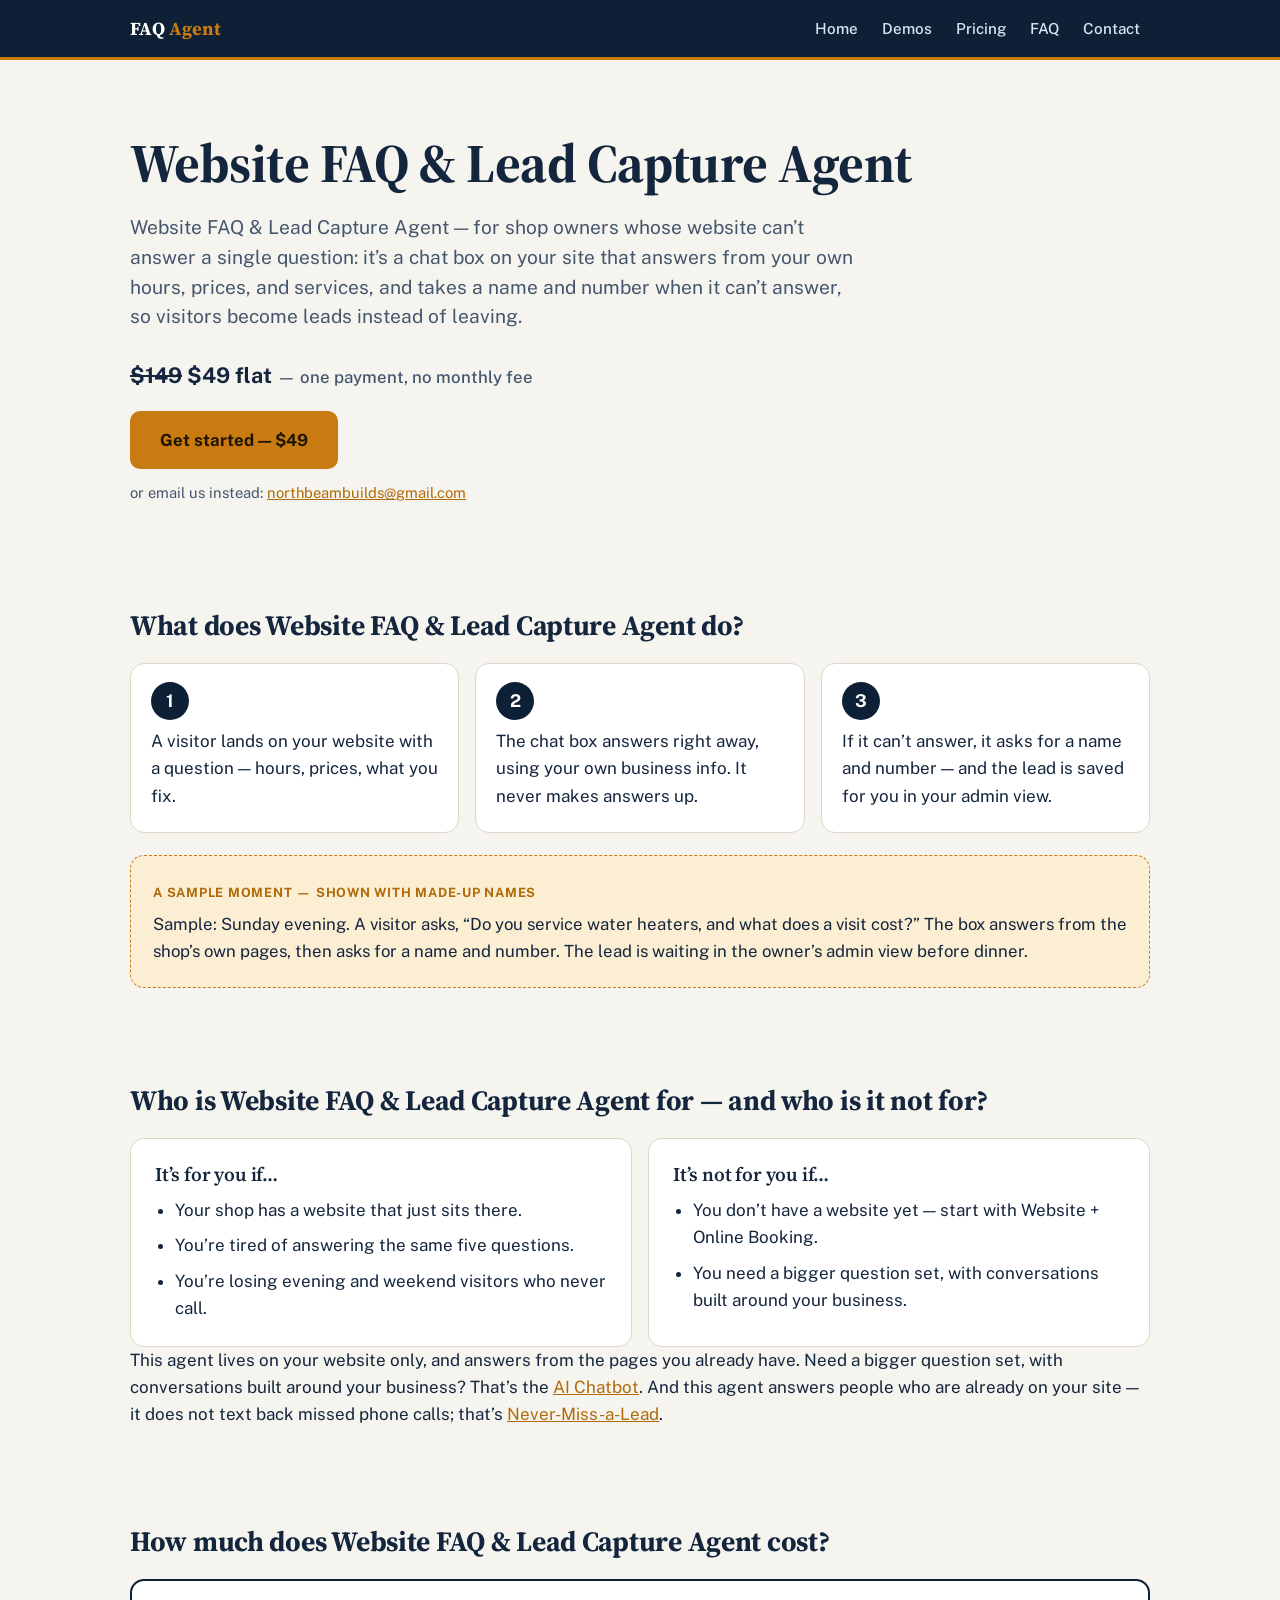
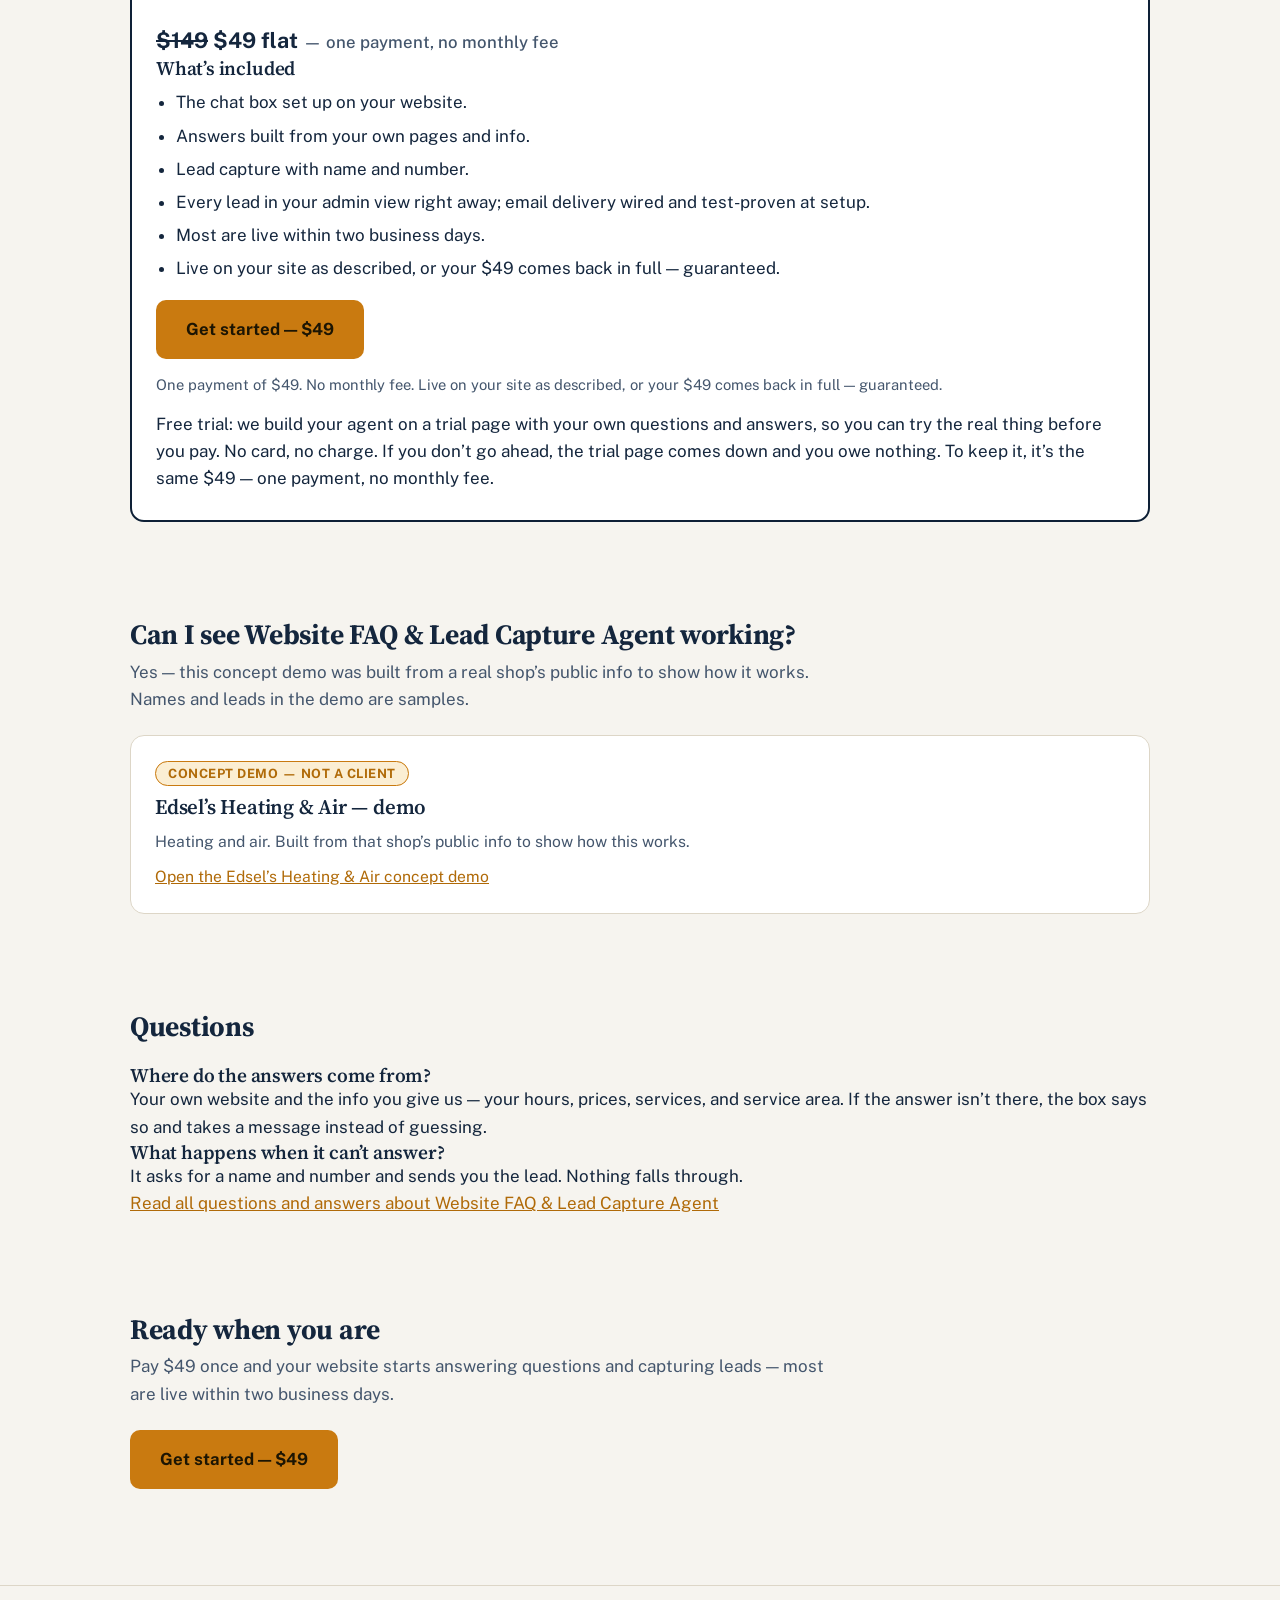
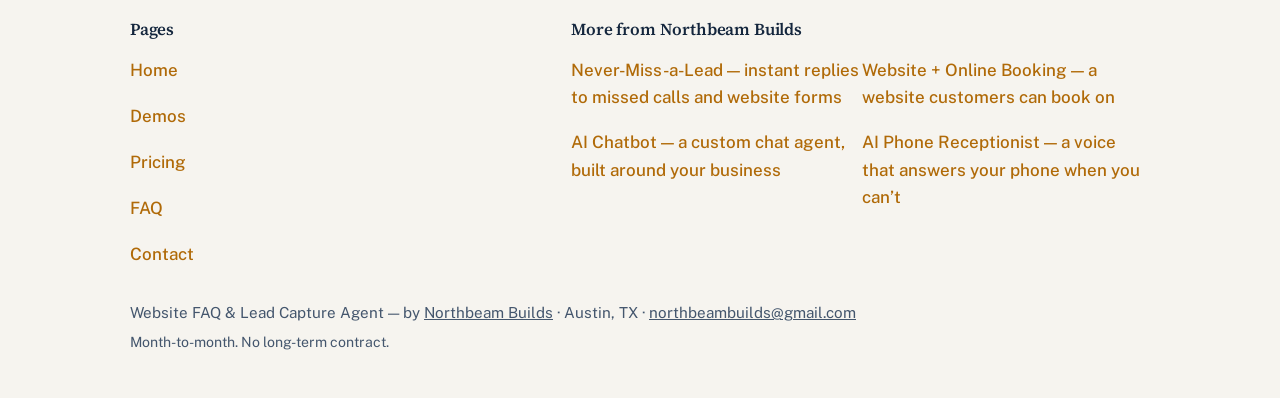
==== index.html @ ec4f6680 "Quality gate pass: honest claims, guarantee reframed bold, free trial copy, cross-links corrected" ====
<!doctype html>
<html lang="en">
  <head>
    <meta charset="utf-8" />
    <meta name="viewport" content="width=device-width, initial-scale=1, viewport-fit=cover" />
    <meta name="color-scheme" content="light dark" />
    <link rel="icon" href="data:," />
    <title>Website FAQ & Lead Capture Agent | Your Website Answers Questions — $49 Flat</title>
    <meta name="description" content="A chat box on your website that answers hours, prices, and service questions from your own info — and takes a name and number. $49 flat, no monthly fee." />
    <link rel="canonical" href="https://faqagent.northbeambuilds.com/" />
    <meta property="og:title" content="Website FAQ & Lead Capture Agent | Your Website Answers Questions — $49 Flat" />
    <meta property="og:description" content="A chat box on your website that answers hours, prices, and service questions from your own info — and takes a name and number. $49 flat, no monthly fee." />
    <meta property="og:type" content="website" />
    <meta property="og:url" content="https://faqagent.northbeambuilds.com/" />
    <meta name="twitter:card" content="summary" />
    <meta name="twitter:title" content="Website FAQ & Lead Capture Agent | Your Website Answers Questions — $49 Flat" />
    <meta name="twitter:description" content="A chat box on your website that answers hours, prices, and service questions from your own info — and takes a name and number. $49 flat, no monthly fee." />
    <meta name="twitter:url" content="https://faqagent.northbeambuilds.com/" />
    <script type="application/ld+json">
{"@context": "https://schema.org", "@type": "SoftwareApplication", "name": "Website FAQ & Lead Capture Agent", "applicationCategory": "BusinessApplication", "operatingSystem": "Web", "description": "A chat box on a business\u2019s own website that answers questions from the business\u2019s own hours, prices, and services, and captures a name and number when it can\u2019t answer.", "offers": {"@type": "Offer", "priceCurrency": "USD", "price": "49", "priceSpecification": [{"@type": "UnitPriceSpecification", "price": "49", "priceCurrency": "USD", "name": "Flat price"}]}, "provider": {"@type": "Organization", "name": "Northbeam Builds", "email": "northbeambuilds@gmail.com", "address": {"@type": "PostalAddress", "addressLocality": "Austin", "addressRegion": "TX", "addressCountry": "US"}}}
    </script>
    <link rel="preconnect" href="https://fonts.googleapis.com" />
    <link rel="preconnect" href="https://fonts.gstatic.com" crossorigin />
    <link href="https://fonts.googleapis.com/css2?family=Source+Serif+4:opsz,wght@8..60,600;8..60,700&family=Public+Sans:wght@400;500;600;700&display=swap" rel="stylesheet" />
    <link rel="stylesheet" href="/assets/site.css" />
  </head>
  <body>
    <header class="topbar">
      <div class="wrap">
        <a class="wordmark" href="/">FAQ <span>Agent</span></a>
        <button class="nav-toggle" type="button" aria-label="Open menu" aria-expanded="false" aria-controls="main-nav" id="nav-toggle">
          <span class="bars" aria-hidden="true"><span></span><span></span><span></span></span>
        </button>
        <nav class="topnav" id="main-nav" aria-label="Main site">
          <a href="/">Home</a>
          <a href="/demos/">Demos</a>
          <a href="/pricing/">Pricing</a>
          <a href="/faq/">FAQ</a>
          <a href="/contact/">Contact</a>
        </nav>
      </div>
    </header>

    <main>
      <div class="wrap">
        <div class="hero">
          <h1>Website FAQ & Lead Capture Agent</h1>
          <p class="purpose">Website FAQ & Lead Capture Agent — for shop owners whose website can’t answer a single question: it’s a chat box on your site that answers from your own hours, prices, and services, and takes a name and number when it can’t answer, so visitors become leads instead of leaving.</p>
          <p class="price-line"><s>$149</s> $49 flat <span class="per">— one payment, no monthly fee</span></p>
          <div class="cta-row">
            <a class="btn" href="https://buy.stripe.com/aFa4gz04s19ifIS3J4gYU01" target="_blank" rel="noopener">Get started — $49</a>
          </div>
          <p class="buy-note">or email us instead: <a href="mailto:northbeambuilds@gmail.com">northbeambuilds@gmail.com</a></p>
        </div>
        <section aria-labelledby="what-heading">
          <div class="section-head">
            <h2 id="what-heading">What does Website FAQ & Lead Capture Agent do?</h2>
          </div>
          <ol class="steps">
            <li>A visitor lands on your website with a question — hours, prices, what you fix.</li>
            <li>The chat box answers right away, using your own business info. It never makes answers up.</li>
            <li>If it can’t answer, it asks for a name and number — and the lead is saved for you in your admin view.</li>
          </ol>
          <div class="sample">
            <p><span class="tag">A sample moment — shown with made-up names</span></p>
            <p>Sample: Sunday evening. A visitor asks, “Do you service water heaters, and what does a visit cost?” The box answers from the shop’s own pages, then asks for a name and number. The lead is waiting in the owner’s admin view before dinner.</p>
          </div>
        </section>

        <section aria-labelledby="fit-heading">
          <div class="section-head">
            <h2 id="fit-heading">Who is Website FAQ & Lead Capture Agent for — and who is it not for?</h2>
          </div>
          <div class="fit-grid">
            <div class="fit-card">
              <h3>It’s for you if…</h3>
              <ul>
              <li>Your shop has a website that just sits there.</li>
              <li>You’re tired of answering the same five questions.</li>
              <li>You’re losing evening and weekend visitors who never call.</li>
              </ul>
            </div>
            <div class="fit-card">
              <h3>It’s not for you if…</h3>
              <ul>
              <li>You don’t have a website yet — start with Website + Online Booking.</li>
              <li>You need a bigger question set, with conversations built around your business.</li>
              </ul>
            </div>
          </div>
          <p class="note">This agent lives on your website only, and answers from the pages you already have. Need a bigger question set, with conversations built around your business? That’s the <a href="https://chatbot.northbeambuilds.com/">AI Chatbot</a>. And this agent answers people who are already on your site — it does not text back missed phone calls; that’s <a href="https://nevermiss.northbeambuilds.com/">Never-Miss-a-Lead</a>.</p>
        </section>

        <section aria-labelledby="price-heading">
          <div class="section-head">
            <h2 id="price-heading">How much does Website FAQ & Lead Capture Agent cost?</h2>
          </div>
          <div class="price-box">
            <p class="price-line"><s>$149</s> $49 flat <span class="per">— one payment, no monthly fee</span></p>
            <h3>What’s included</h3>
            <ul>
              <li>The chat box set up on your website.</li>
              <li>Answers built from your own pages and info.</li>
              <li>Lead capture with name and number.</li>
              <li>Every lead in your admin view right away; email delivery wired and test-proven at setup.</li>
              <li>Most are live within two business days.</li>
              <li>Live on your site as described, or your $49 comes back in full — guaranteed.</li>
            </ul>
            <div class="cta-row">
              <a class="btn" href="https://buy.stripe.com/aFa4gz04s19ifIS3J4gYU01" target="_blank" rel="noopener">Get started — $49</a>
            </div>
            <p class="buy-note">One payment of $49. No monthly fee. Live on your site as described, or your $49 comes back in full — guaranteed.</p>
            <p class="trial-note">Free trial: we build your agent on a trial page with your own questions and answers, so you can try the real thing before you pay. No card, no charge. If you don’t go ahead, the trial page comes down and you owe nothing. To keep it, it’s the same $49 — one payment, no monthly fee.</p>
          </div>
        </section>

        <section aria-labelledby="demo-heading">
          <div class="section-head">
            <h2 id="demo-heading">Can I see Website FAQ & Lead Capture Agent working?</h2>
            <p>Yes — this concept demo was built from a real shop’s public info to show how it works. Names and leads in the demo are samples.</p>
          </div>
          <div class="demo-card">
            <p><span class="badge">Concept demo — not a client</span></p>
            <h3>Edsel’s Heating & Air — demo</h3>
            <p>Heating and air. Built from that shop’s public info to show how this works.</p>
            <p><a href="https://northbeambuilds.com/demos/edsels/">Open the Edsel’s Heating & Air concept demo</a></p>
          </div>
        </section>

        <section aria-labelledby="faq-heading">
          <div class="section-head">
            <h2 id="faq-heading">Questions</h2>
          </div>
            <div class="faq-item"><h3>Where do the answers come from?</h3><p>Your own website and the info you give us — your hours, prices, services, and service area. If the answer isn’t there, the box says so and takes a message instead of guessing.</p></div>
            <div class="faq-item"><h3>What happens when it can’t answer?</h3><p>It asks for a name and number and sends you the lead. Nothing falls through.</p></div>
          <p><a href="/faq/">Read all questions and answers about Website FAQ & Lead Capture Agent</a></p>
        </section>

        <section aria-label="Get started">
          <div class="section-head">
            <h2>Ready when you are</h2>
            <p>Pay $49 once and your website starts answering questions and capturing leads — most are live within two business days.</p>
          </div>
          <div class="cta-row">
            <a class="btn" href="https://buy.stripe.com/aFa4gz04s19ifIS3J4gYU01" target="_blank" rel="noopener">Get started — $49</a>
          </div>
        </section>
      </div>
    </main>
    <footer>
      <div class="wrap">
        <div class="footer-grid">
          <nav aria-label="Site pages">
            <h3>Pages</h3>
            <ul class="sitemap-list">
              <li><a href="/">Home</a></li>
              <li><a href="/demos/">Demos</a></li>
              <li><a href="/pricing/">Pricing</a></li>
              <li><a href="/faq/">FAQ</a></li>
              <li><a href="/contact/">Contact</a></li>
            </ul>
          </nav>
          <nav aria-label="More from Northbeam Builds">
            <h3>More from Northbeam Builds</h3>
            <ul class="tool-list">
              <li><a href="https://nevermiss.northbeambuilds.com/">Never-Miss-a-Lead — instant replies to missed calls and website forms</a></li>
              <li><a href="https://booking.northbeambuilds.com/">Website + Online Booking — a website customers can book on</a></li>
              <li><a href="https://chatbot.northbeambuilds.com/">AI Chatbot — a custom chat agent, built around your business</a></li>
              <li><a href="https://receptionist.northbeambuilds.com/">AI Phone Receptionist — a voice that answers your phone when you can’t</a></li>
            </ul>
          </nav>
        </div>
        <p class="footer-line">Website FAQ & Lead Capture Agent — by <a href="https://northbeambuilds.com">Northbeam Builds</a> · Austin, TX · <a href="mailto:northbeambuilds@gmail.com">northbeambuilds@gmail.com</a></p>
        <p class="footer-small">Month-to-month. No long-term contract.</p>
      </div>
    </footer>
    <script src="/assets/site.js"></script>
  </body>
</html>
---- assets/site.css ----
:root {
        color-scheme: light dark;
        --bg: #f6f4ef;
        --surface: #ffffff;
        --surface-2: #efece4;
        --ink: #14263d;
        --ink-soft: #44566d;
        --navy: #0e2036;
        --navy-2: #16304f;
        --amber: #c97a10;
        --amber-strong: #b06a08;
        --amber-soft: #fbeed3;
        --line: #ddd6c7;
        --focus: #1d6fd1;
        --radius: 14px;
      }
      @media (prefers-color-scheme: dark) {
        :root {
          --bg: #0a1626;
          --surface: #102238;
          --surface-2: #0d1c30;
          --ink: #eef2f7;
          --ink-soft: #b3c0d0;
          --navy: #0a1828;
          --navy-2: #122a47;
          --amber: #f0b24a;
          --amber-strong: #f5c169;
          --amber-soft: #2b2110;
          --line: #2a3f58;
          --focus: #7db4f0;
        }
      }
      * { box-sizing: border-box; }
      html { scroll-behavior: smooth; }
      body {
        margin: 0;
        background: var(--bg);
        color: var(--ink);
        font-family: "Public Sans", -apple-system, BlinkMacSystemFont, "Segoe UI", sans-serif;
        font-size: 1.0625rem;
        line-height: 1.6;
        -webkit-font-smoothing: antialiased;
      }
      a { color: var(--amber-strong); }
      a:focus-visible, summary:focus-visible {
        outline: 3px solid var(--focus);
        outline-offset: 2px;
        border-radius: 4px;
      }
      h1, h2, h3 {
        font-family: "Source Serif 4", Georgia, "Times New Roman", serif;
        line-height: 1.15;
        margin: 0;
        letter-spacing: -0.01em;
      }
      h2 { font-size: 1.75rem; font-weight: 700; }
      h3 { font-size: 1.2rem; font-weight: 600; }
      p { margin: 0; }
      .wrap { max-width: 1060px; margin: 0 auto; padding: 0 20px; }

      /* ---------- Site header ---------- */
      .topbar {
        position: sticky;
        top: 0;
        z-index: 60;
        background: var(--navy);
        color: #f3f6fa;
        border-bottom: 3px solid var(--amber);
      }
      .topbar .wrap {
        display: flex;
        align-items: center;
        gap: 8px 22px;
        flex-wrap: wrap;
        padding-top: 4px;
        padding-bottom: 4px;
        position: relative;
      }
      .wordmark {
        font-family: "Source Serif 4", Georgia, serif;
        font-weight: 700;
        font-size: 1.15rem;
        color: #ffffff;
        text-decoration: none;
        padding: 10px 0;
        white-space: nowrap;
      }
      .wordmark span { color: var(--amber); }
      .nav-toggle {
        display: none;
        margin-left: auto;
        background: transparent;
        border: 1px solid rgba(255,255,255,0.35);
        border-radius: 8px;
        color: #ffffff;
        width: 48px;
        height: 48px;
        align-items: center;
        justify-content: center;
        cursor: pointer;
        flex-shrink: 0;
      }
      .nav-toggle:focus-visible { outline: 3px solid var(--focus); outline-offset: 2px; }
      .nav-toggle .bars { display: flex; flex-direction: column; gap: 5px; }
      .nav-toggle .bars span { display: block; width: 22px; height: 2px; background: #ffffff; border-radius: 2px; }
      .topnav {
        display: flex;
        flex-wrap: wrap;
        gap: 2px 4px;
        margin-left: auto;
      }
      .topnav a {
        color: #dbe5f0;
        text-decoration: none;
        font-size: 0.95rem;
        font-weight: 500;
        padding: 12px 10px;
        min-height: 44px;
        display: inline-flex;
        align-items: center;
        border-radius: 6px;
      }
      .topnav a:hover { color: #ffffff; background: rgba(255,255,255,0.08); }
      @media (max-width: 719px) {
        .nav-toggle { display: inline-flex; }
        .topnav {
          display: none;
          width: 100%;
          flex-direction: column;
          align-items: stretch;
          margin-left: 0;
          padding: 6px 0 12px;
          gap: 2px;
        }
        .topnav.open { display: flex; }
        .topnav a { width: 100%; padding: 12px 8px; }
      }

      /* ---------- Hero ---------- */
      .hero { padding: 52px 0 44px; }
      .hero h1 {
        font-size: clamp(2.3rem, 6vw, 3.4rem);
        font-weight: 700;
        color: var(--ink);
      }
      .hero .purpose {
        margin-top: 18px;
        font-size: 1.2rem;
        line-height: 1.55;
        color: var(--ink-soft);
        max-width: 46rem;
      }
      .hero .purpose strong { color: var(--ink); font-weight: 600; }
      .price-line {
        margin-top: 26px;
        font-size: 1.35rem;
        font-weight: 700;
        color: var(--ink);
      }
      .price-line .per { font-weight: 500; color: var(--ink-soft); font-size: 1.05rem; }
      .cta-row { margin-top: 18px; display: flex; flex-wrap: wrap; gap: 14px; align-items: center; }
      .btn {
        display: inline-flex;
        align-items: center;
        justify-content: center;
        min-height: 54px;
        padding: 14px 28px;
        border-radius: 10px;
        background: var(--amber);
        color: #1c1503;
        font-weight: 700;
        font-size: 1.05rem;
        text-decoration: none;
        border: 2px solid transparent;
        transition: background 0.15s ease, transform 0.15s ease;
      }
      .btn:hover { background: var(--amber-strong); color: #ffffff; }
      @media (prefers-color-scheme: dark) {
        .btn { color: #1a1204; }
        .btn:hover { color: #14100a; background: var(--amber-strong); }
      }

      /* ---------- Sections ---------- */
      section { padding: 40px 0; }
      .section-head { margin-bottom: 22px; }
      .section-head p { margin-top: 8px; color: var(--ink-soft); max-width: 44rem; }

      .steps {
        display: grid;
        grid-template-columns: 1fr;
        gap: 16px;
        list-style: none;
        margin: 0;
        padding: 0;
        counter-reset: step;
      }
      .steps li {
        background: var(--surface);
        border: 1px solid var(--line);
        border-radius: var(--radius);
        padding: 22px 22px 22px 74px;
        position: relative;
        min-height: 44px;
      }
      .steps li::before {
        counter-increment: step;
        content: counter(step);
        position: absolute;
        left: 20px;
        top: 20px;
        width: 38px;
        height: 38px;
        border-radius: 50%;
        background: var(--navy);
        color: #ffffff;
        font-weight: 700;
        font-size: 1.1rem;
        display: flex;
        align-items: center;
        justify-content: center;
      }
      @media (prefers-color-scheme: dark) {
        .steps li::before { background: var(--amber); color: #1a1204; }
      }
      .steps p { font-size: 1.05rem; }

      .sample {
        margin-top: 22px;
        background: var(--amber-soft);
        border: 1px dashed var(--amber);
        border-radius: var(--radius);
        padding: 22px;
      }
      .sample .tag {
        display: inline-block;
        font-size: 0.8rem;
        font-weight: 700;
        letter-spacing: 0.06em;
        text-transform: uppercase;
        color: var(--amber-strong);
        margin-bottom: 8px;
      }
      .sample p { font-size: 1.05rem; }
      .sample .note { margin-top: 10px; font-size: 0.9rem; color: var(--ink-soft); font-style: italic; }

      /* ---------- Numbers strip ---------- */
      .numbers {
        background: var(--navy);
        color: #eef2f7;
        border-radius: var(--radius);
        padding: 28px 24px;
      }
      .numbers h2 { color: #ffffff; margin-bottom: 18px; }
      .numbers .stat { font-size: 1.12rem; line-height: 1.55; }
      .numbers .stat + .stat { margin-top: 16px; }
      .numbers .stat strong { color: var(--amber); }
      .numbers .caveat {
        margin-top: 18px;
        font-size: 0.85rem;
        line-height: 1.5;
        color: #b9c7d8;
      }

      /* ---------- For / not for ---------- */
      .fit-grid {
        display: grid;
        grid-template-columns: 1fr;
        gap: 16px;
      }
      .fit-card {
        background: var(--surface);
        border: 1px solid var(--line);
        border-radius: var(--radius);
        padding: 24px;
      }
      .fit-card h3 { margin-bottom: 12px; }
      .fit-card ul { margin: 0; padding-left: 20px; }
      .fit-card li { margin-bottom: 8px; }
      .fit-card li:last-child { margin-bottom: 0; }
      .boundary {
        margin-top: 20px;
        background: var(--surface-2);
        border: 1px solid var(--line);
        border-radius: var(--radius);
        padding: 20px 22px;
        font-size: 1.02rem;
      }
      .boundary a { font-weight: 600; }

      /* ---------- Price box ---------- */
      .price-box {
        background: var(--surface);
        border: 2px solid var(--navy);
        border-radius: var(--radius);
        padding: 28px 24px;
      }
      @media (prefers-color-scheme: dark) {
        .price-box { border-color: var(--amber); }
      }
      .price-box .big { font-size: 1.5rem; font-weight: 700; line-height: 1.35; }
      .price-box p { margin-top: 14px; }
      .price-box ul { margin: 10px 0 0; padding-left: 20px; }
      .price-box li { margin-bottom: 6px; }
      .price-box .guarantee { font-weight: 600; }

      /* ---------- Demos ---------- */
      .demo-grid {
        display: grid;
        grid-template-columns: 1fr;
        gap: 16px;
      }
      .demo-card {
        background: var(--surface);
        border: 1px solid var(--line);
        border-radius: var(--radius);
        padding: 24px;
        display: flex;
        flex-direction: column;
        gap: 10px;
      }
      .demo-card h3 { font-size: 1.3rem; }
      .demo-card .badge {
        align-self: flex-start;
        font-size: 0.8rem;
        font-weight: 700;
        letter-spacing: 0.04em;
        text-transform: uppercase;
        background: var(--amber-soft);
        color: var(--amber-strong);
        border: 1px solid var(--amber);
        border-radius: 999px;
        padding: 4px 12px;
      }
      .demo-card p { color: var(--ink-soft); font-size: 0.98rem; }
      .demo-card a.open {
        margin-top: auto;
        display: inline-flex;
        align-items: center;
        min-height: 48px;
        font-weight: 700;
        text-decoration: none;
      }
      .demo-card a.open:hover { text-decoration: underline; }

      /* ---------- FAQ ---------- */
      .faq { display: flex; flex-direction: column; gap: 12px; }
      .faq details {
        background: var(--surface);
        border: 1px solid var(--line);
        border-radius: var(--radius);
      }
      .faq summary {
        cursor: pointer;
        list-style: none;
        padding: 18px 22px;
        min-height: 44px;
        font-weight: 600;
        font-size: 1.08rem;
        display: flex;
        justify-content: space-between;
        align-items: center;
        gap: 12px;
      }
      .faq summary::-webkit-details-marker { display: none; }
      .faq summary::after {
        content: "+";
        font-size: 1.5rem;
        font-weight: 400;
        color: var(--amber-strong);
        line-height: 1;
        flex-shrink: 0;
      }
      .faq details[open] summary::after { content: "–"; }
      .faq details p {
        padding: 0 22px 20px;
        color: var(--ink-soft);
      }

      /* ---------- Final CTA ---------- */
      .final-cta {
        background: var(--navy);
        color: #eef2f7;
        border-radius: var(--radius);
        padding: 34px 24px;
        text-align: center;
      }
      .final-cta h2 { color: #ffffff; margin-bottom: 10px; }
      .final-cta p { color: #c4d2e2; max-width: 34rem; margin: 0 auto; }
      .final-cta .cta-row { justify-content: center; margin-top: 22px; }
      .final-cta .direct { margin-top: 16px; font-size: 0.98rem; color: #c4d2e2; }
      .final-cta .direct a { color: var(--amber); font-weight: 600; }

      /* ---------- Footer ---------- */
      footer {
        margin-top: 48px;
        border-top: 1px solid var(--line);
        padding: 34px 0 44px;
      }
      footer h2 { font-size: 1.25rem; margin-bottom: 14px; }
      footer h3 { font-size: 1.05rem; margin-bottom: 10px; }
      .footer-grid {
        display: grid;
        grid-template-columns: 1fr;
        gap: 28px;
        margin-bottom: 24px;
      }
      @media (min-width: 720px) {
        .footer-grid { grid-template-columns: 1fr 1.4fr; }
      }
      .sitemap-list, .tool-list {
        list-style: none;
        margin: 0;
        padding: 0;
        display: grid;
        grid-template-columns: 1fr;
        gap: 2px;
      }
      .sitemap-list a, .tool-list a {
        display: inline-flex;
        align-items: center;
        min-height: 44px;
        padding: 8px 0;
        font-weight: 500;
        text-decoration: none;
      }
      .sitemap-list a:hover, .tool-list a:hover { text-decoration: underline; }
      .tool-list .here { color: var(--ink-soft); font-weight: 400; font-size: 0.9rem; margin-left: 8px; }
      .footer-line { color: var(--ink-soft); font-size: 0.95rem; margin-top: 8px; }
      .footer-line a { color: var(--ink-soft); }
      .footer-small { color: var(--ink-soft); font-size: 0.88rem; margin-top: 6px; }

      /* ---------- Chat widget ---------- */
      .nb-chat-btn {
        position: fixed; right: 20px; bottom: 20px; z-index: 90;
        width: 60px; height: 60px; border-radius: 50%;
        background: var(--navy); color: #fff; border: 2px solid var(--amber);
        box-shadow: 0 8px 24px rgba(0,0,0,0.28);
        display: flex; align-items: center; justify-content: center;
        cursor: pointer;
      }
      .nb-chat-btn:focus-visible { outline: 3px solid var(--focus); outline-offset: 3px; }
      .nb-chat-btn svg { width: 28px; height: 28px; }
      .nb-chat-panel {
        position: fixed; right: 20px; bottom: 92px; z-index: 91;
        width: 384px; max-width: calc(100vw - 32px);
        height: 560px; max-height: calc(100dvh - 112px);
        background: var(--surface); color: var(--ink);
        border: 1px solid var(--line); border-radius: 16px;
        box-shadow: 0 18px 48px rgba(0,0,0,0.30);
        display: flex; flex-direction: column; overflow: hidden;
      }
      .nb-chat-panel[hidden] { display: none; }
      .nb-chat-head {
        background: var(--navy); color: #fff; padding: 14px 16px;
        display: flex; align-items: center; gap: 10px;
      }
      .nb-chat-head strong { font-size: 1rem; line-height: 1.3; }
      .nb-chat-head span { display: block; font-size: 0.82rem; color: #c4d2e2; font-weight: 400; }
      .nb-chat-close {
        margin-left: auto; background: transparent; border: 1px solid rgba(255,255,255,0.4);
        color: #fff; width: 40px; height: 40px; border-radius: 8px; font-size: 1.25rem;
        cursor: pointer; flex-shrink: 0; line-height: 1;
      }
      .nb-chat-close:focus-visible, .nb-chip:focus-visible, .nb-chat-send:focus-visible, .nb-chat-input:focus-visible { outline: 3px solid var(--focus); outline-offset: 2px; }
      .nb-chat-messages {
        flex: 1; overflow-y: auto; padding: 16px; display: flex; flex-direction: column; gap: 10px;
        background: var(--bg);
      }
      .nb-msg { max-width: 88%; padding: 10px 13px; border-radius: 12px; font-size: 0.95rem; line-height: 1.5; white-space: pre-wrap; word-wrap: break-word; }
      .nb-msg.bot { background: var(--surface); border: 1px solid var(--line); color: var(--ink); align-self: flex-start; border-bottom-left-radius: 4px; }
      .nb-msg.user { background: var(--navy); color: #fff; align-self: flex-end; border-bottom-right-radius: 4px; }
      @media (prefers-color-scheme: dark) { .nb-msg.user { background: var(--navy-2); } }
      .nb-msg .nb-mailto {
        display: inline-flex; align-items: center; min-height: 44px; margin-top: 10px;
        background: var(--amber); color: #1c1503; font-weight: 700; text-decoration: none;
        padding: 10px 16px; border-radius: 8px;
      }
      .nb-chips { display: flex; flex-wrap: wrap; gap: 8px; padding: 10px 12px 4px; background: var(--surface); }
      .nb-chip {
        border: 1px solid var(--navy); background: var(--surface); color: var(--ink);
        border-radius: 999px; padding: 9px 14px; min-height: 40px; font-size: 0.9rem; font-weight: 600; cursor: pointer;
      }
      @media (prefers-color-scheme: dark) { .nb-chip { border-color: var(--amber); } }
      .nb-chip:hover { background: var(--amber-soft); }
      .nb-chat-form { display: flex; gap: 8px; padding: 12px; background: var(--surface); border-top: 1px solid var(--line); }
      .nb-chat-input {
        flex: 1; min-width: 0; padding: 11px 12px; border: 1px solid var(--line); border-radius: 10px;
        font: inherit; font-size: 0.98rem; background: var(--surface); color: var(--ink); min-height: 48px;
      }
      .nb-chat-send {
        background: var(--amber); color: #1c1503; border: none; border-radius: 10px;
        padding: 0 18px; font-weight: 700; cursor: pointer; min-height: 48px; font-size: 0.98rem;
      }
      @media (max-width: 640px) {
        .nb-chat-panel { right: 12px; left: 12px; bottom: 12px; top: 12px; width: auto; max-width: none; height: auto; max-height: none; }
        .nb-chat-btn { right: 16px; bottom: 16px; }
      }

      @media (min-width: 720px) {
        .steps { grid-template-columns: repeat(3, 1fr); }
        .steps li { padding: 64px 20px 22px; }
        .steps li::before { top: 18px; left: 20px; }
        .fit-grid { grid-template-columns: 1fr 1fr; }
        .demo-grid { grid-template-columns: 1fr 1fr; }
        .tool-list { grid-template-columns: 1fr 1fr; }
        .hero { padding: 72px 0 56px; }
        section { padding: 48px 0; }
      }
      @media (prefers-reduced-motion: reduce) {
        html { scroll-behavior: auto; }
        .btn { transition: none; }
      }

/* ---------- Standalone site additions ---------- */
.btn.secondary {
  background: transparent;
  border-color: var(--navy);
  color: var(--ink);
}
.btn.secondary:hover { background: var(--navy); color: #ffffff; }
@media (prefers-color-scheme: dark) {
  .btn.secondary { border-color: var(--amber); color: var(--ink); }
  .btn.secondary:hover { background: var(--amber); color: #1a1204; }
}
.buy-note { margin-top: 12px; font-size: 0.92rem; color: var(--ink-soft); }
.contact-card {
  background: var(--surface);
  border: 2px solid var(--navy);
  border-radius: var(--radius);
  padding: 28px 24px;
  text-align: center;
}
@media (prefers-color-scheme: dark) { .contact-card { border-color: var(--amber); } }
.contact-card .big-email { font-size: 1.35rem; font-weight: 700; word-break: break-all; }
.contact-card p { margin-top: 12px; color: var(--ink-soft); }
.page-intro { padding: 44px 0 8px; }
.page-intro h1 { font-size: clamp(2rem, 5vw, 2.8rem); font-weight: 700; }
.page-intro p { margin-top: 14px; font-size: 1.15rem; color: var(--ink-soft); max-width: 44rem; }
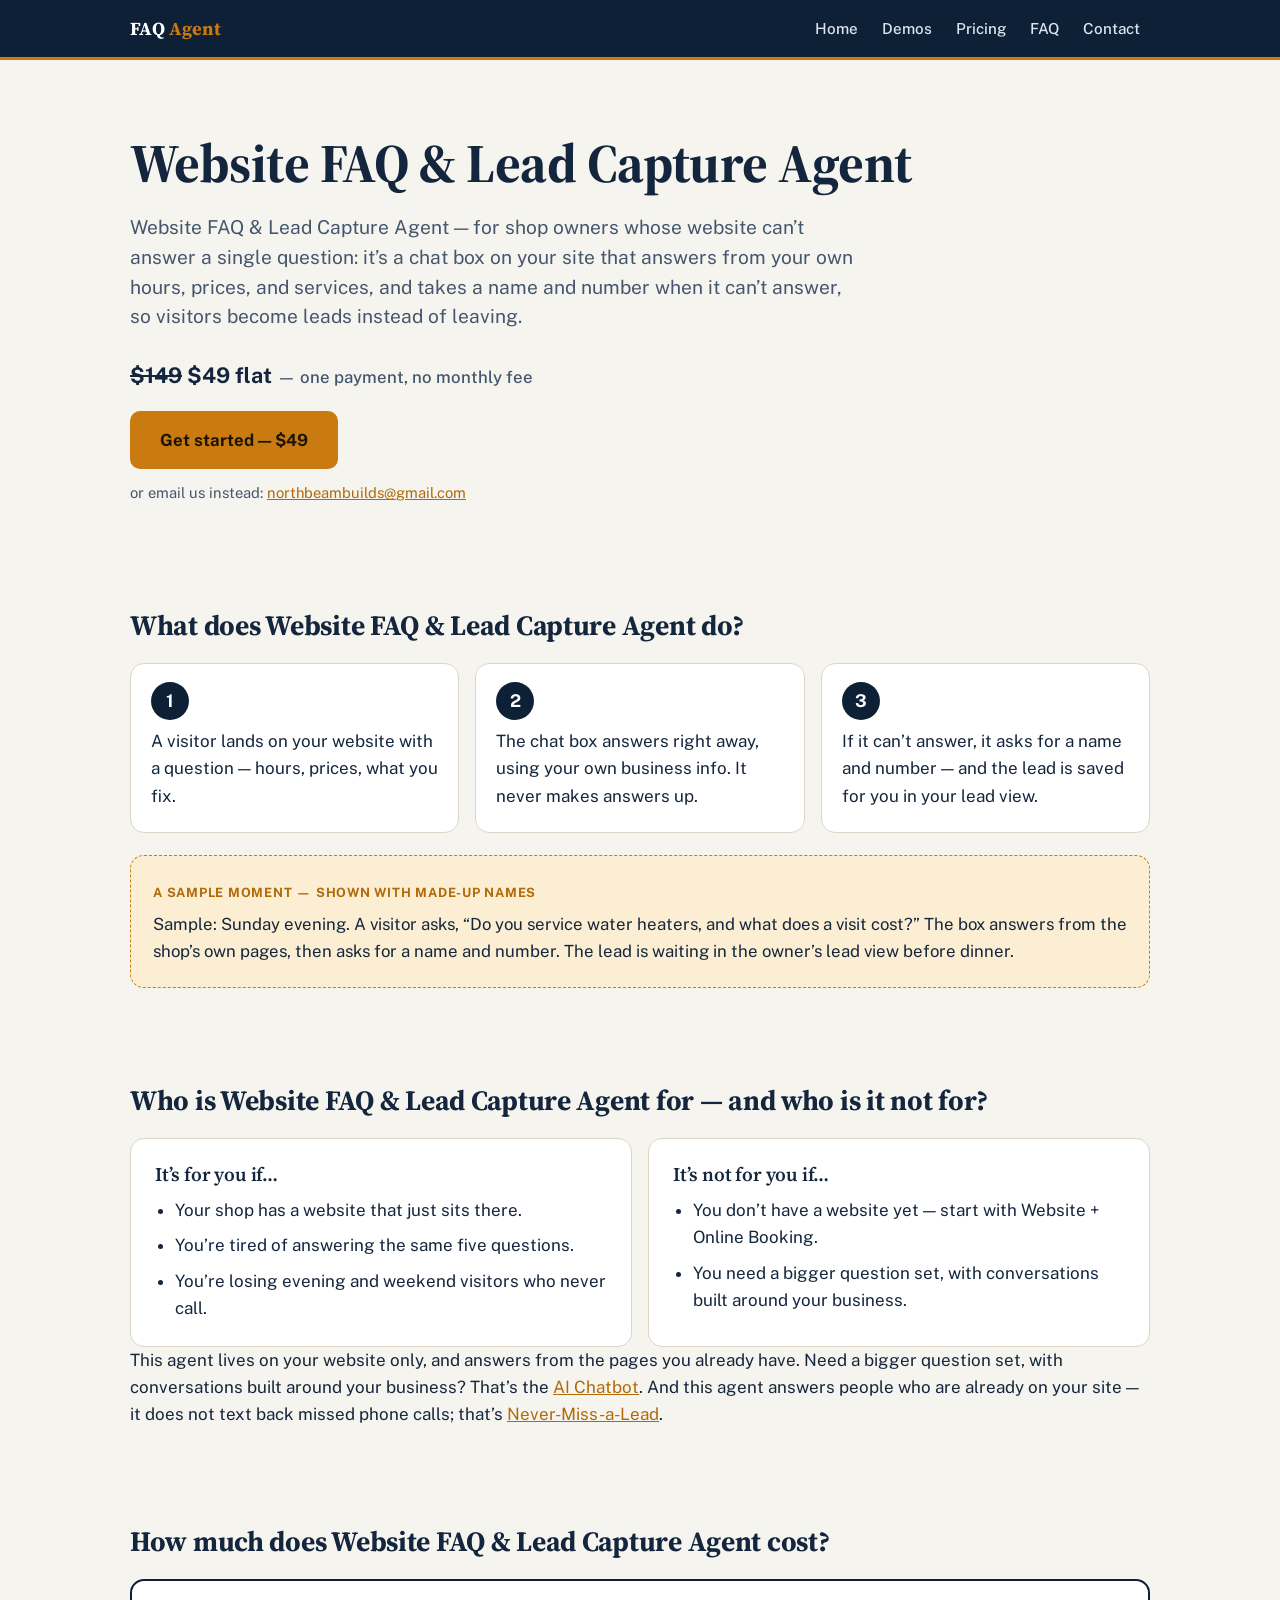
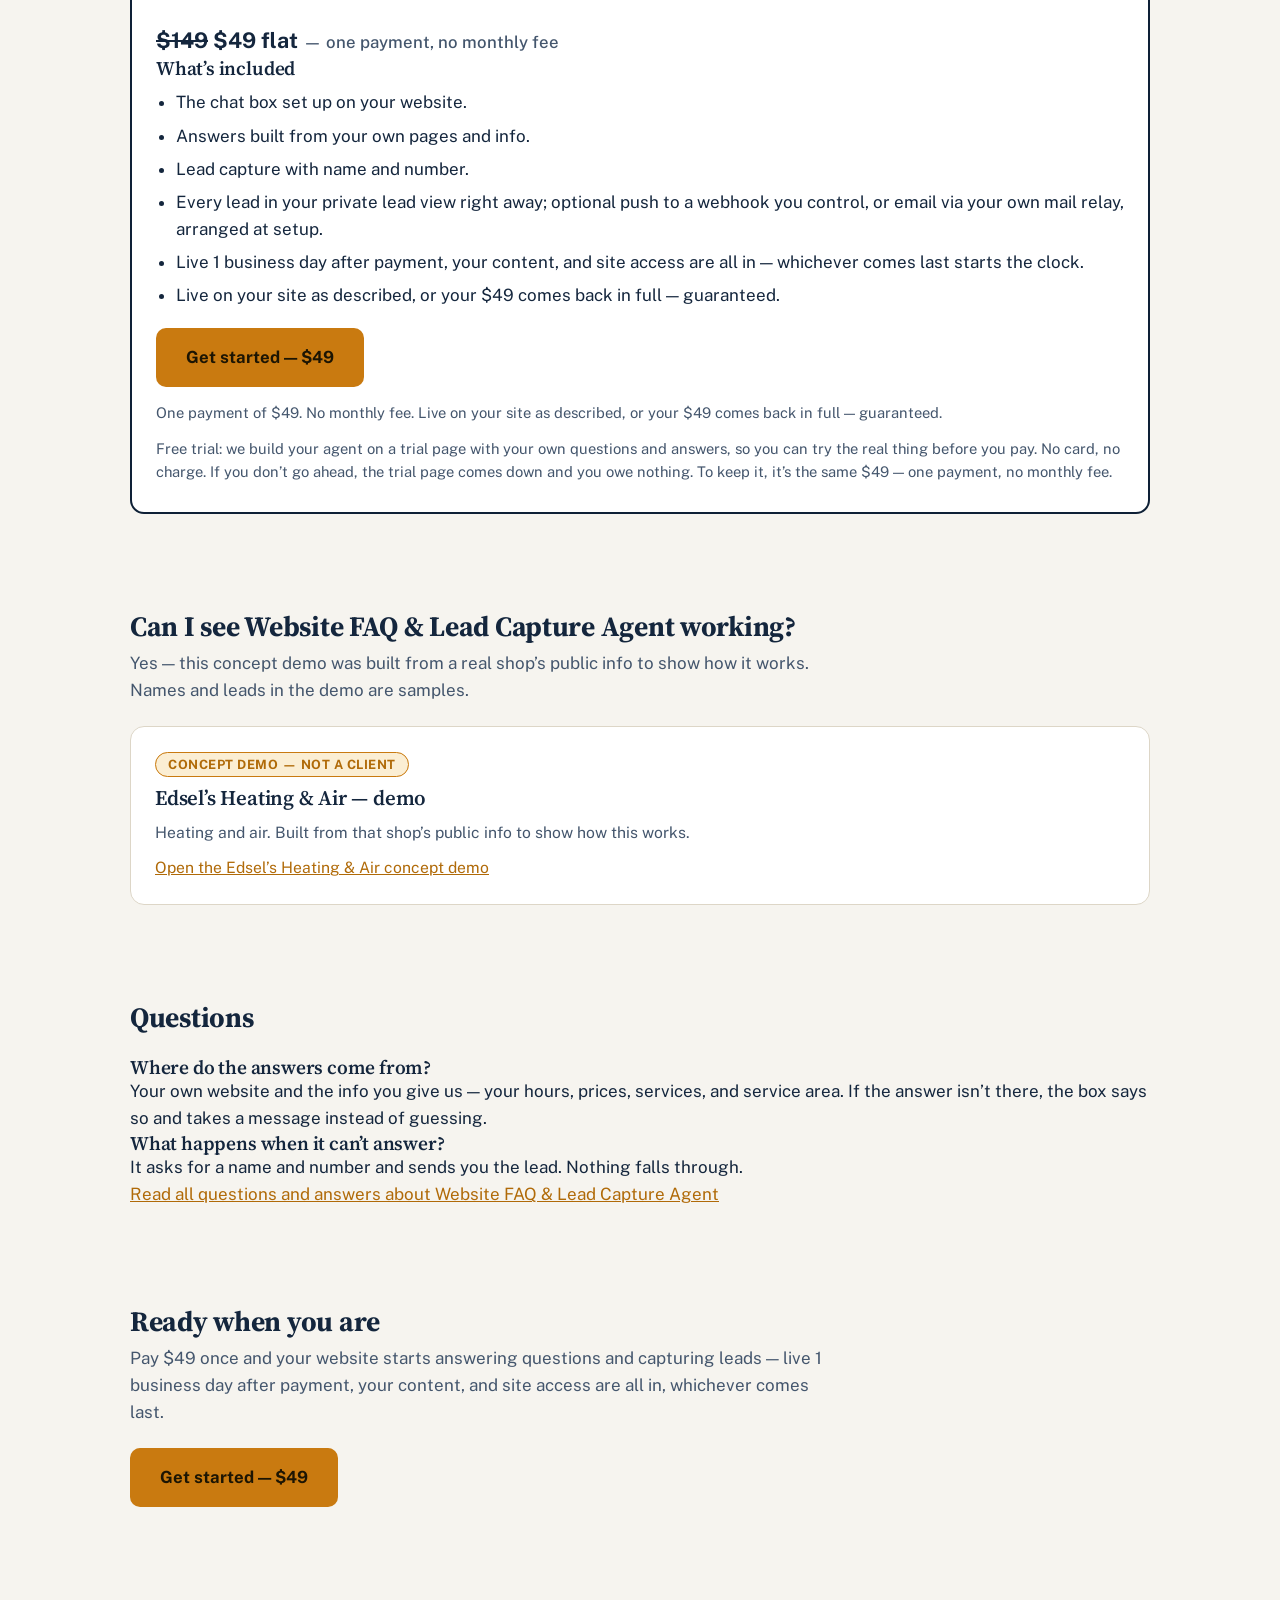
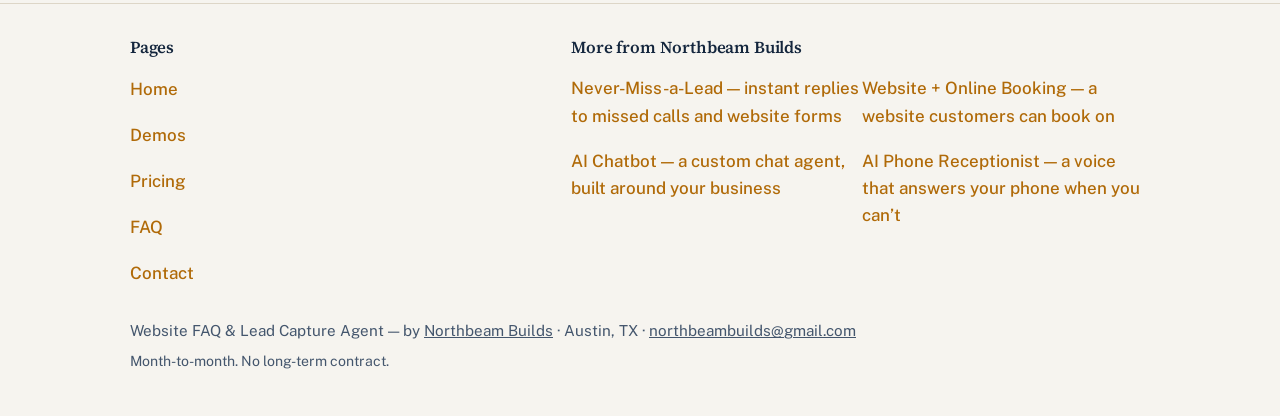
==== commit af06902e: "Fix SS-Q1/Q3/Q7 overclaims: lead-view + webhook/buyer-relay wording, one timeline sentence" ====
--- a/index.html
+++ b/index.html
@@ -59,11 +59,11 @@
           <ol class="steps">
             <li>A visitor lands on your website with a question — hours, prices, what you fix.</li>
             <li>The chat box answers right away, using your own business info. It never makes answers up.</li>
-            <li>If it can’t answer, it asks for a name and number — and the lead is saved for you in your admin view.</li>
+            <li>If it can’t answer, it asks for a name and number — and the lead is saved for you in your lead view.</li>
           </ol>
           <div class="sample">
             <p><span class="tag">A sample moment — shown with made-up names</span></p>
-            <p>Sample: Sunday evening. A visitor asks, “Do you service water heaters, and what does a visit cost?” The box answers from the shop’s own pages, then asks for a name and number. The lead is waiting in the owner’s admin view before dinner.</p>
+            <p>Sample: Sunday evening. A visitor asks, “Do you service water heaters, and what does a visit cost?” The box answers from the shop’s own pages, then asks for a name and number. The lead is waiting in the owner’s lead view before dinner.</p>
           </div>
         </section>
 
@@ -102,8 +102,8 @@
               <li>The chat box set up on your website.</li>
               <li>Answers built from your own pages and info.</li>
               <li>Lead capture with name and number.</li>
-              <li>Every lead in your admin view right away; email delivery wired and test-proven at setup.</li>
-              <li>Most are live within two business days.</li>
+              <li>Every lead in your private lead view right away; optional push to a webhook you control, or email via your own mail relay, arranged at setup.</li>
+              <li>Live 1 business day after payment, your content, and site access are all in — whichever comes last starts the clock.</li>
               <li>Live on your site as described, or your $49 comes back in full — guaranteed.</li>
             </ul>
             <div class="cta-row">
@@ -139,7 +139,7 @@
         <section aria-label="Get started">
           <div class="section-head">
             <h2>Ready when you are</h2>
-            <p>Pay $49 once and your website starts answering questions and capturing leads — most are live within two business days.</p>
+            <p>Pay $49 once and your website starts answering questions and capturing leads — live 1 business day after payment, your content, and site access are all in, whichever comes last.</p>
           </div>
           <div class="cta-row">
             <a class="btn" href="https://buy.stripe.com/aFa4gz04s19ifIS3J4gYU01" target="_blank" rel="noopener">Get started — $49</a>
--- a/assets/site.css
+++ b/assets/site.css
@@ -523,6 +523,7 @@
   .btn.secondary:hover { background: var(--amber); color: #1a1204; }
 }
 .buy-note { margin-top: 12px; font-size: 0.92rem; color: var(--ink-soft); }
+.trial-note { margin-top: 10px; font-size: 0.92rem; line-height: 1.55; color: var(--ink-soft); }
 .contact-card {
   background: var(--surface);
   border: 2px solid var(--navy);
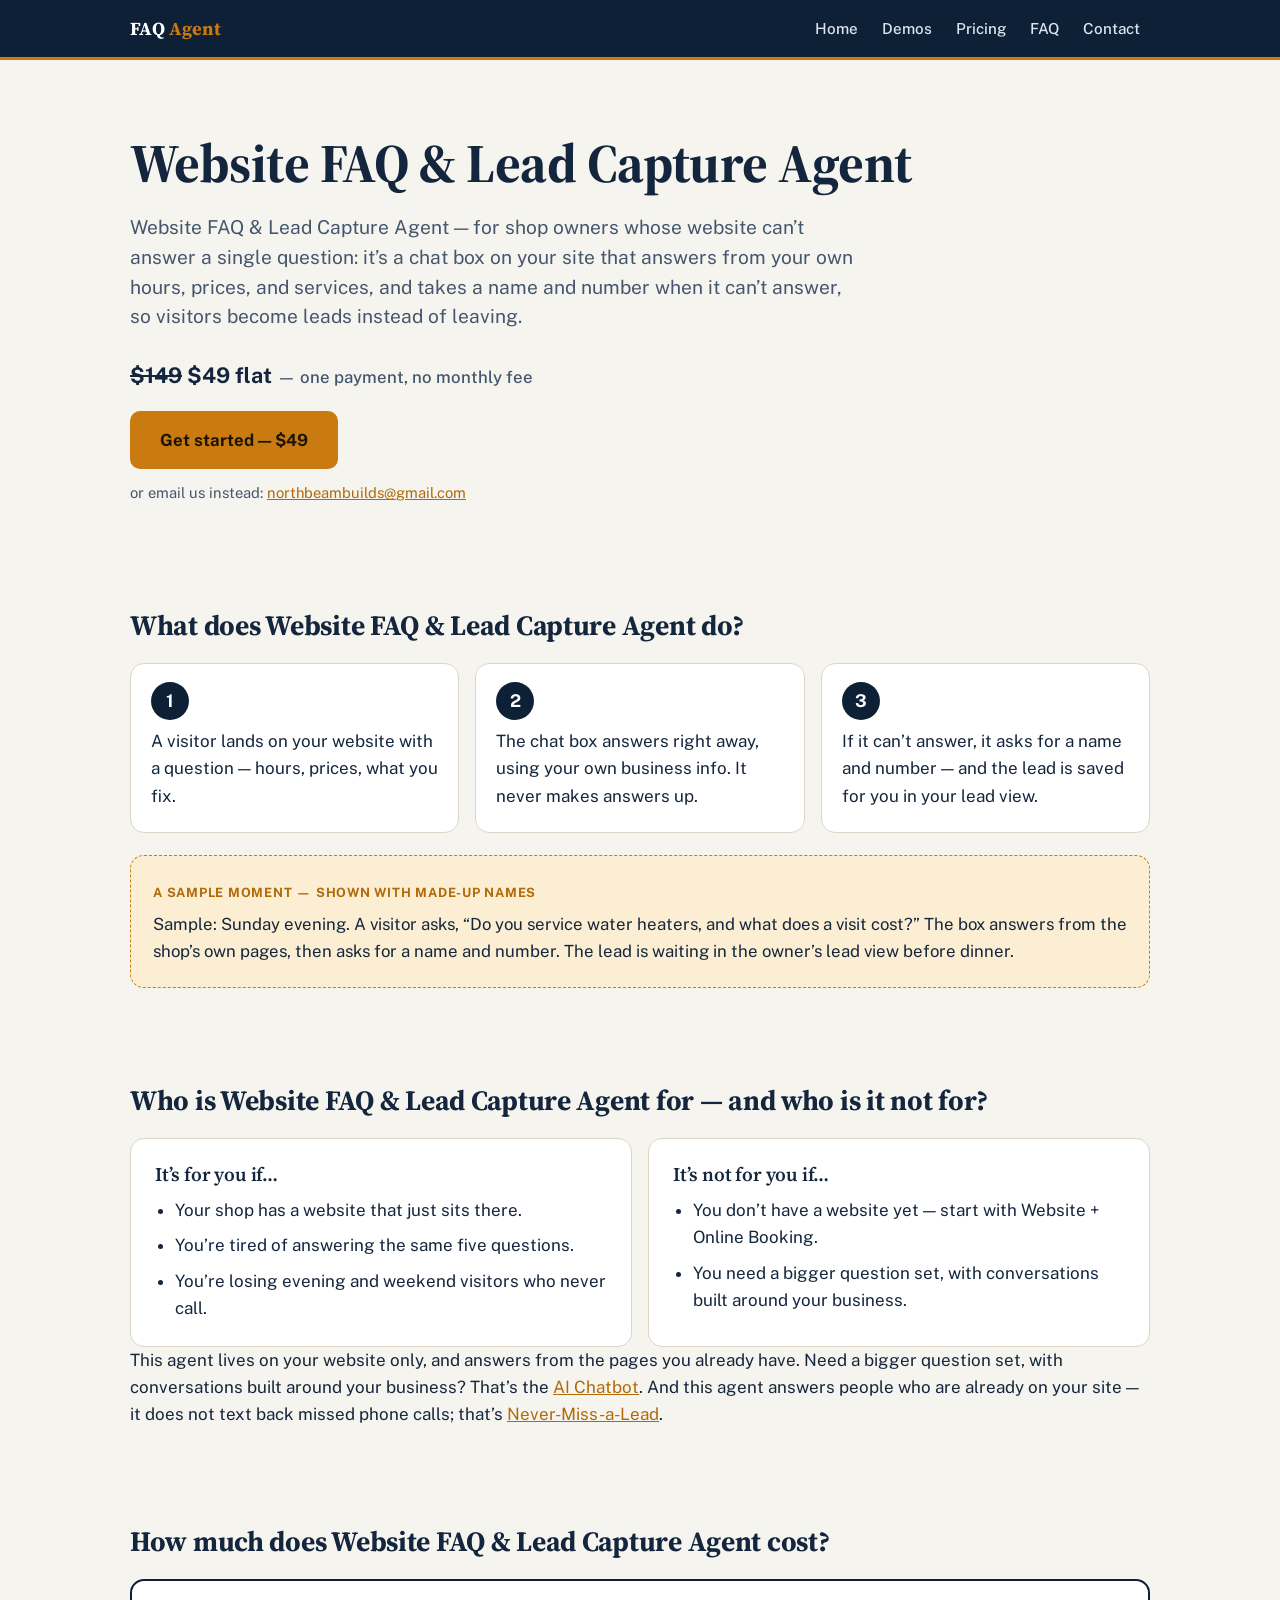
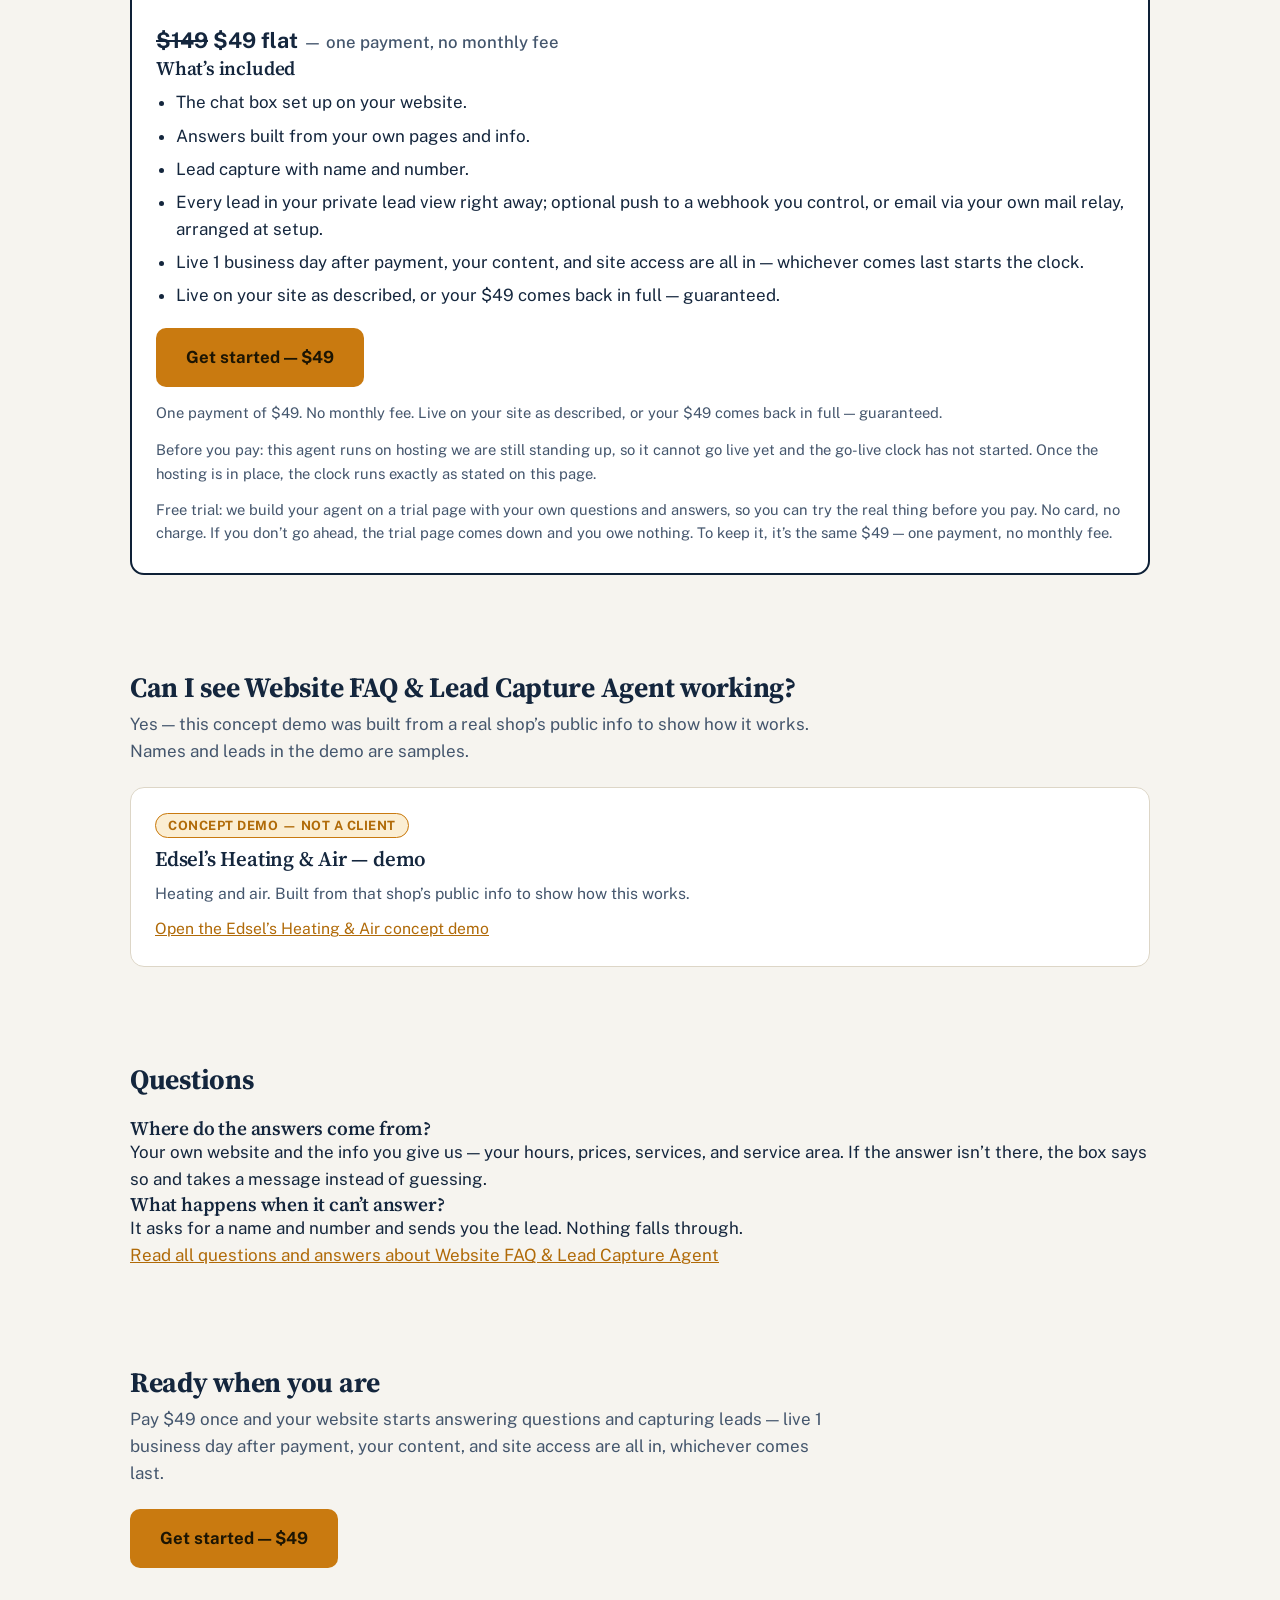
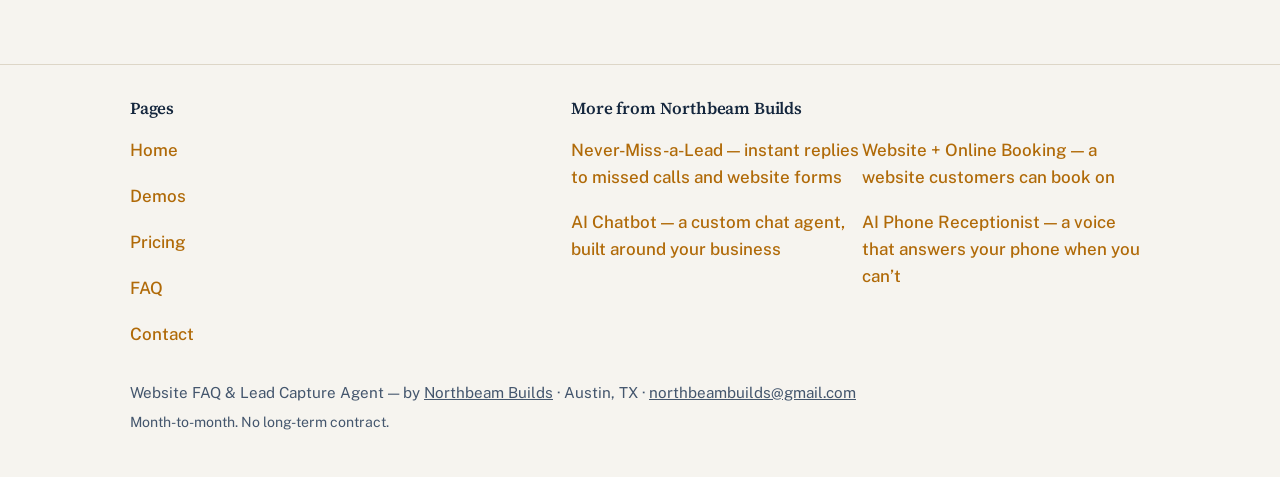
==== commit 4fc7282c: "SS-Q12/SS-Q2: pre-purchase hosting disclosure on product + pricing Buyers now see, in the price box " ====
--- a/index.html
+++ b/index.html
@@ -110,6 +110,7 @@
               <a class="btn" href="https://buy.stripe.com/aFa4gz04s19ifIS3J4gYU01" target="_blank" rel="noopener">Get started — $49</a>
             </div>
             <p class="buy-note">One payment of $49. No monthly fee. Live on your site as described, or your $49 comes back in full — guaranteed.</p>
+            <p class="buy-note">Before you pay: this agent runs on hosting we are still standing up, so it cannot go live yet and the go-live clock has not started. Once the hosting is in place, the clock runs exactly as stated on this page.</p>
             <p class="trial-note">Free trial: we build your agent on a trial page with your own questions and answers, so you can try the real thing before you pay. No card, no charge. If you don’t go ahead, the trial page comes down and you owe nothing. To keep it, it’s the same $49 — one payment, no monthly fee.</p>
           </div>
         </section>
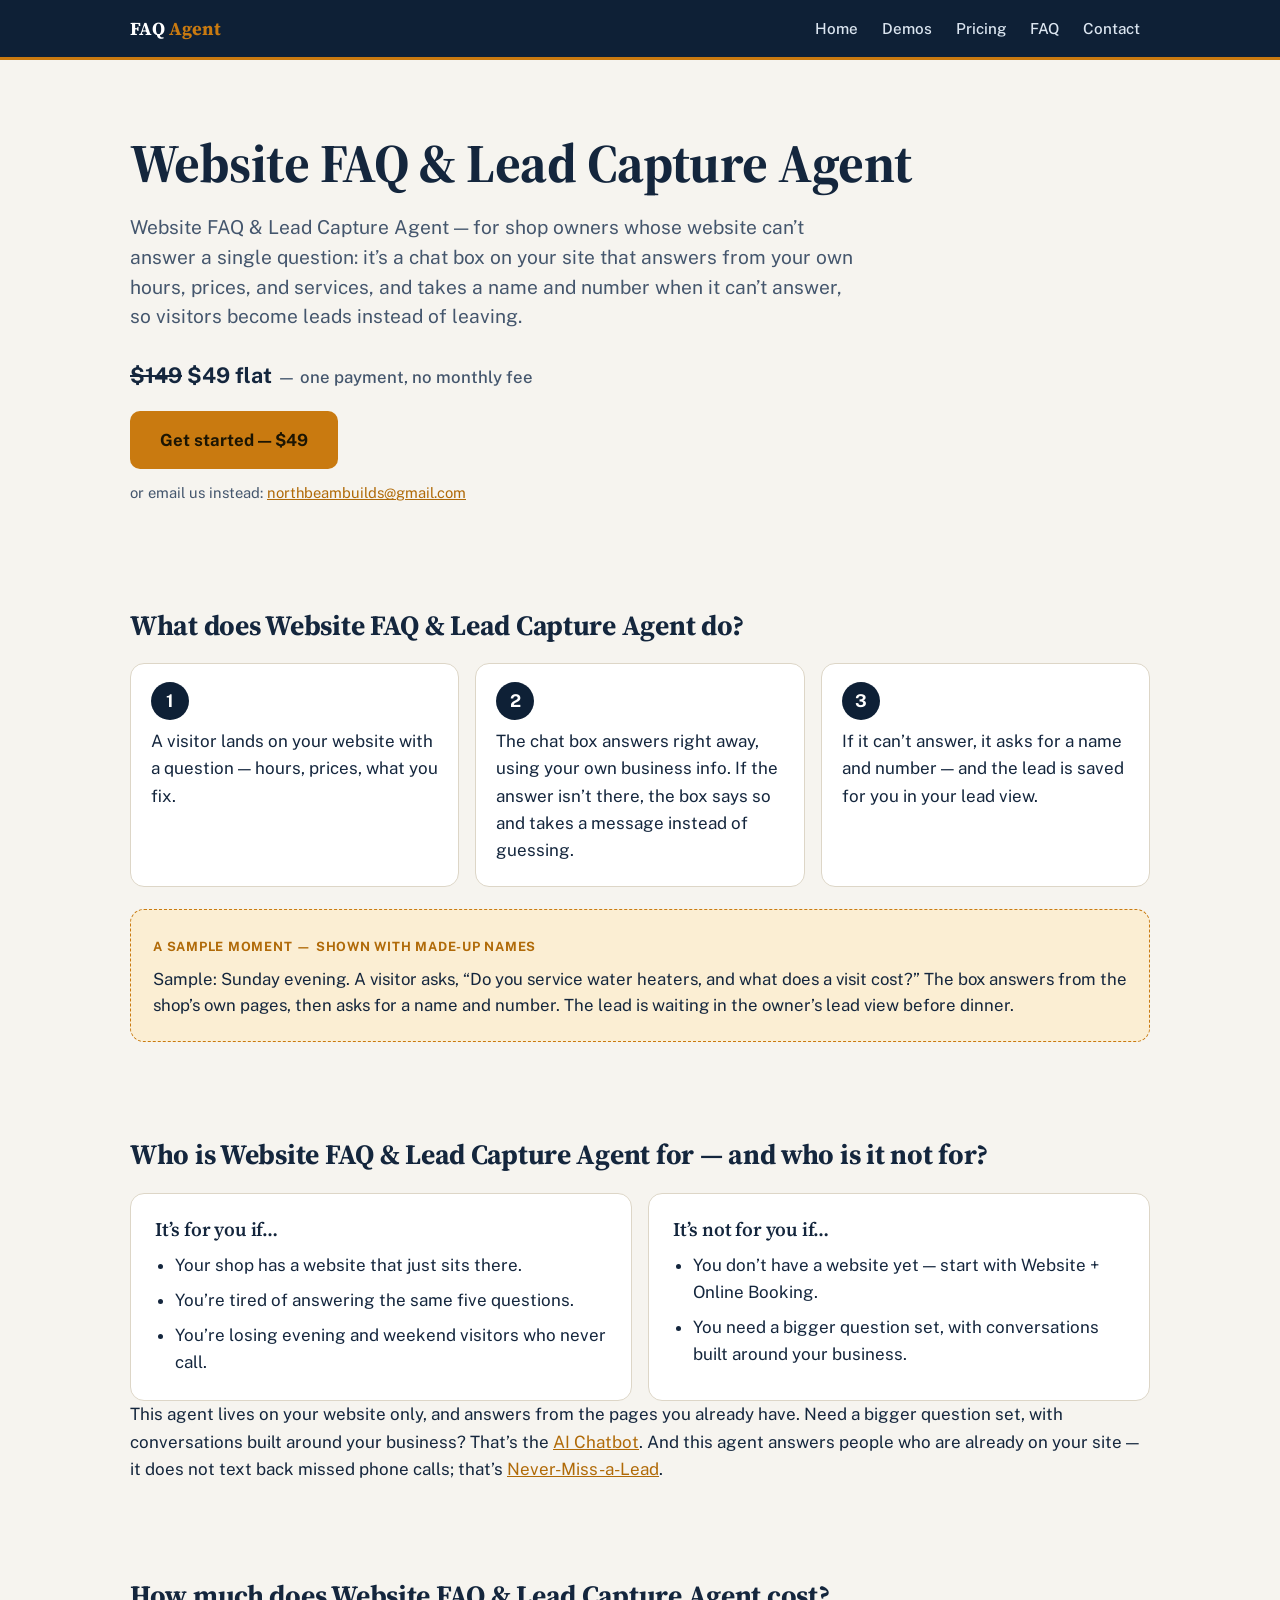
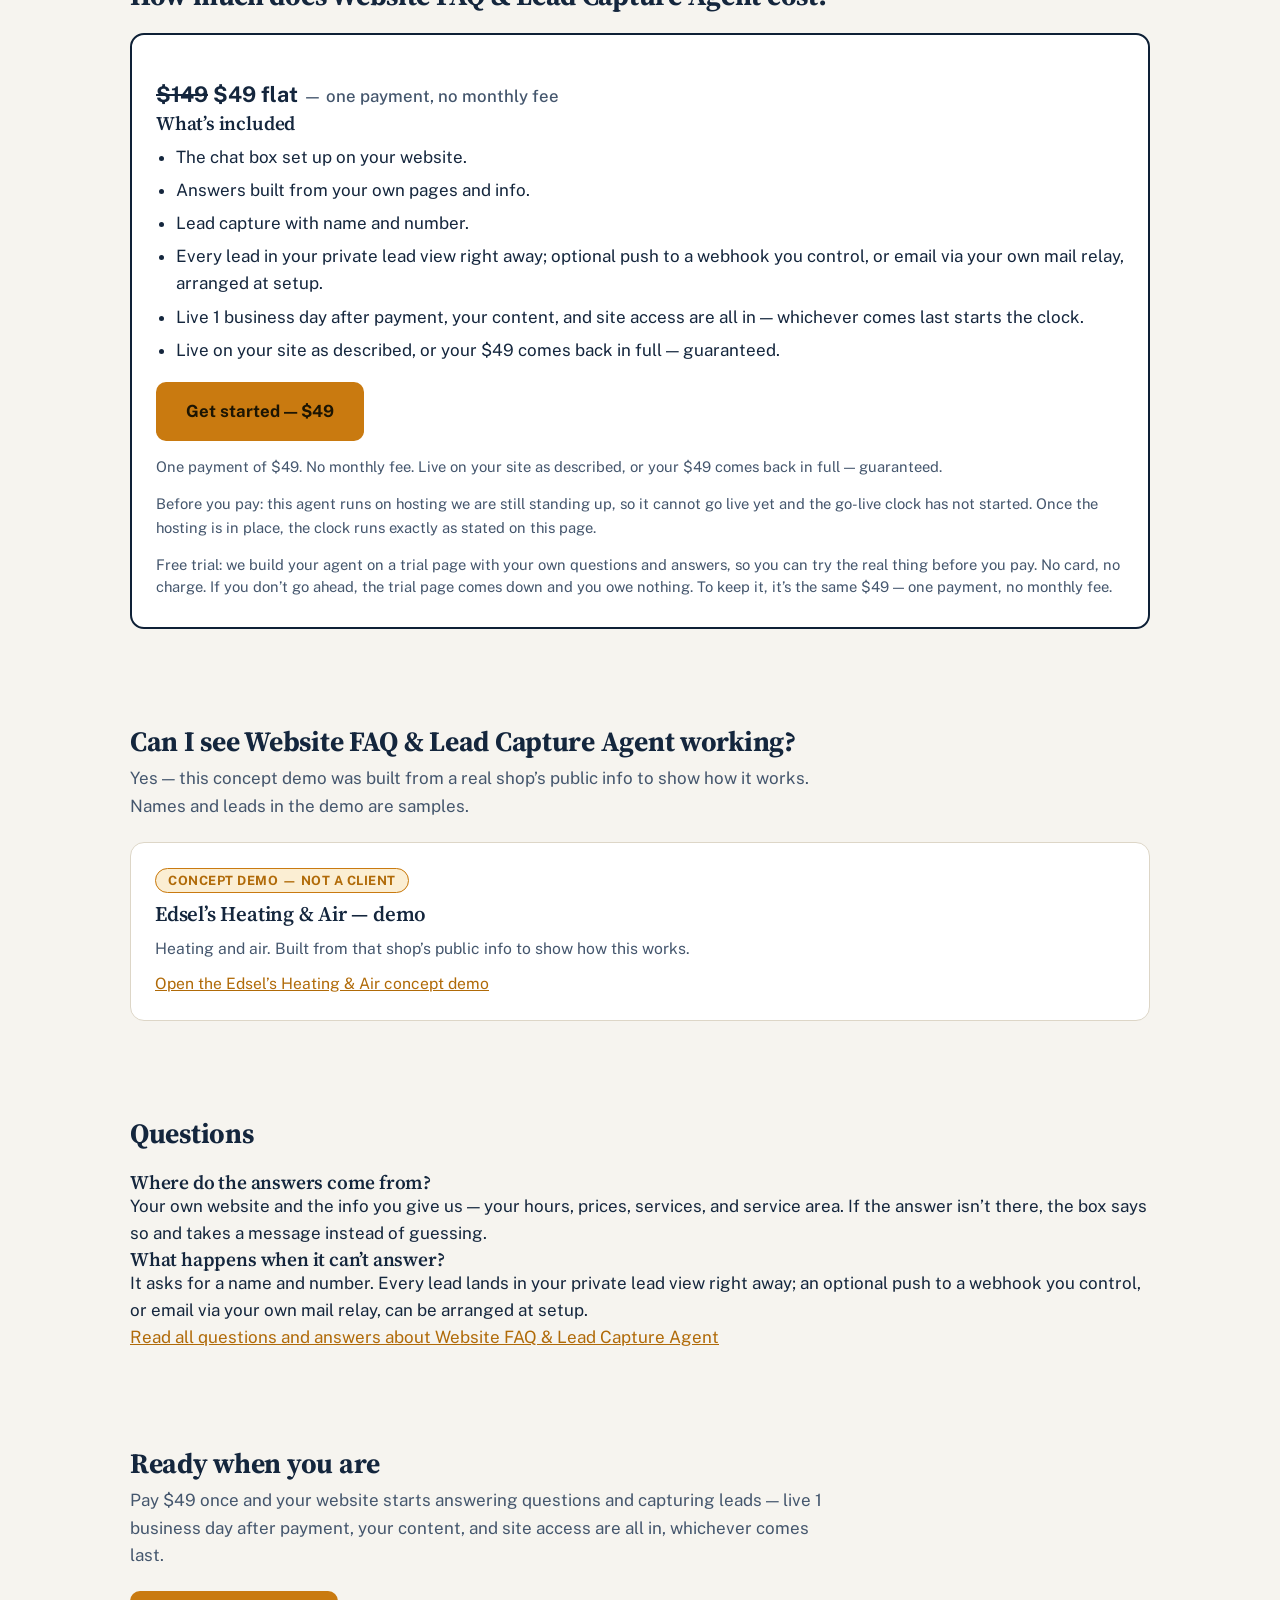
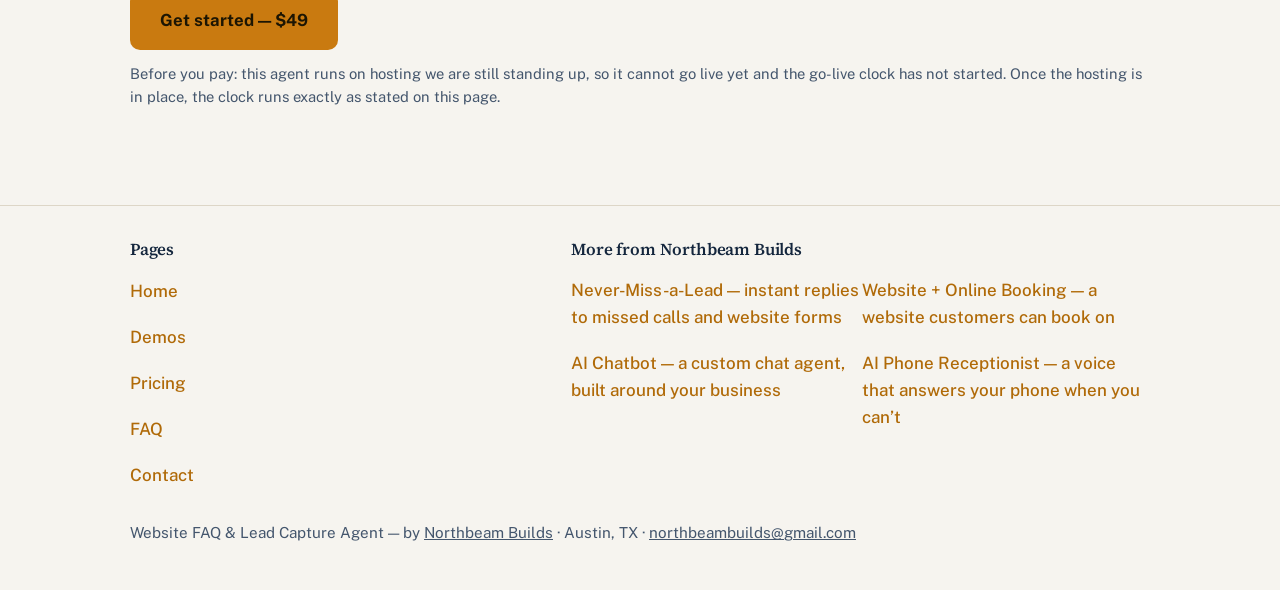
==== commit cc4b262e: "Fix FA-1/FA-2/FA-3/FA-4: hosting disclosure on all buy surfaces, grounded phrasing replaces absolute" ====
--- a/index.html
+++ b/index.html
@@ -58,7 +58,7 @@
           </div>
           <ol class="steps">
             <li>A visitor lands on your website with a question — hours, prices, what you fix.</li>
-            <li>The chat box answers right away, using your own business info. It never makes answers up.</li>
+            <li>The chat box answers right away, using your own business info. If the answer isn’t there, the box says so and takes a message instead of guessing.</li>
             <li>If it can’t answer, it asks for a name and number — and the lead is saved for you in your lead view.</li>
           </ol>
           <div class="sample">
@@ -133,7 +133,7 @@
             <h2 id="faq-heading">Questions</h2>
           </div>
             <div class="faq-item"><h3>Where do the answers come from?</h3><p>Your own website and the info you give us — your hours, prices, services, and service area. If the answer isn’t there, the box says so and takes a message instead of guessing.</p></div>
-            <div class="faq-item"><h3>What happens when it can’t answer?</h3><p>It asks for a name and number and sends you the lead. Nothing falls through.</p></div>
+            <div class="faq-item"><h3>What happens when it can’t answer?</h3><p>It asks for a name and number. Every lead lands in your private lead view right away; an optional push to a webhook you control, or email via your own mail relay, can be arranged at setup.</p></div>
           <p><a href="/faq/">Read all questions and answers about Website FAQ & Lead Capture Agent</a></p>
         </section>
 
@@ -145,6 +145,7 @@
           <div class="cta-row">
             <a class="btn" href="https://buy.stripe.com/aFa4gz04s19ifIS3J4gYU01" target="_blank" rel="noopener">Get started — $49</a>
           </div>
+          <p class="buy-note">Before you pay: this agent runs on hosting we are still standing up, so it cannot go live yet and the go-live clock has not started. Once the hosting is in place, the clock runs exactly as stated on this page.</p>
         </section>
       </div>
     </main>
@@ -172,7 +173,6 @@
           </nav>
         </div>
         <p class="footer-line">Website FAQ & Lead Capture Agent — by <a href="https://northbeambuilds.com">Northbeam Builds</a> · Austin, TX · <a href="mailto:northbeambuilds@gmail.com">northbeambuilds@gmail.com</a></p>
-        <p class="footer-small">Month-to-month. No long-term contract.</p>
       </div>
     </footer>
     <script src="/assets/site.js"></script>
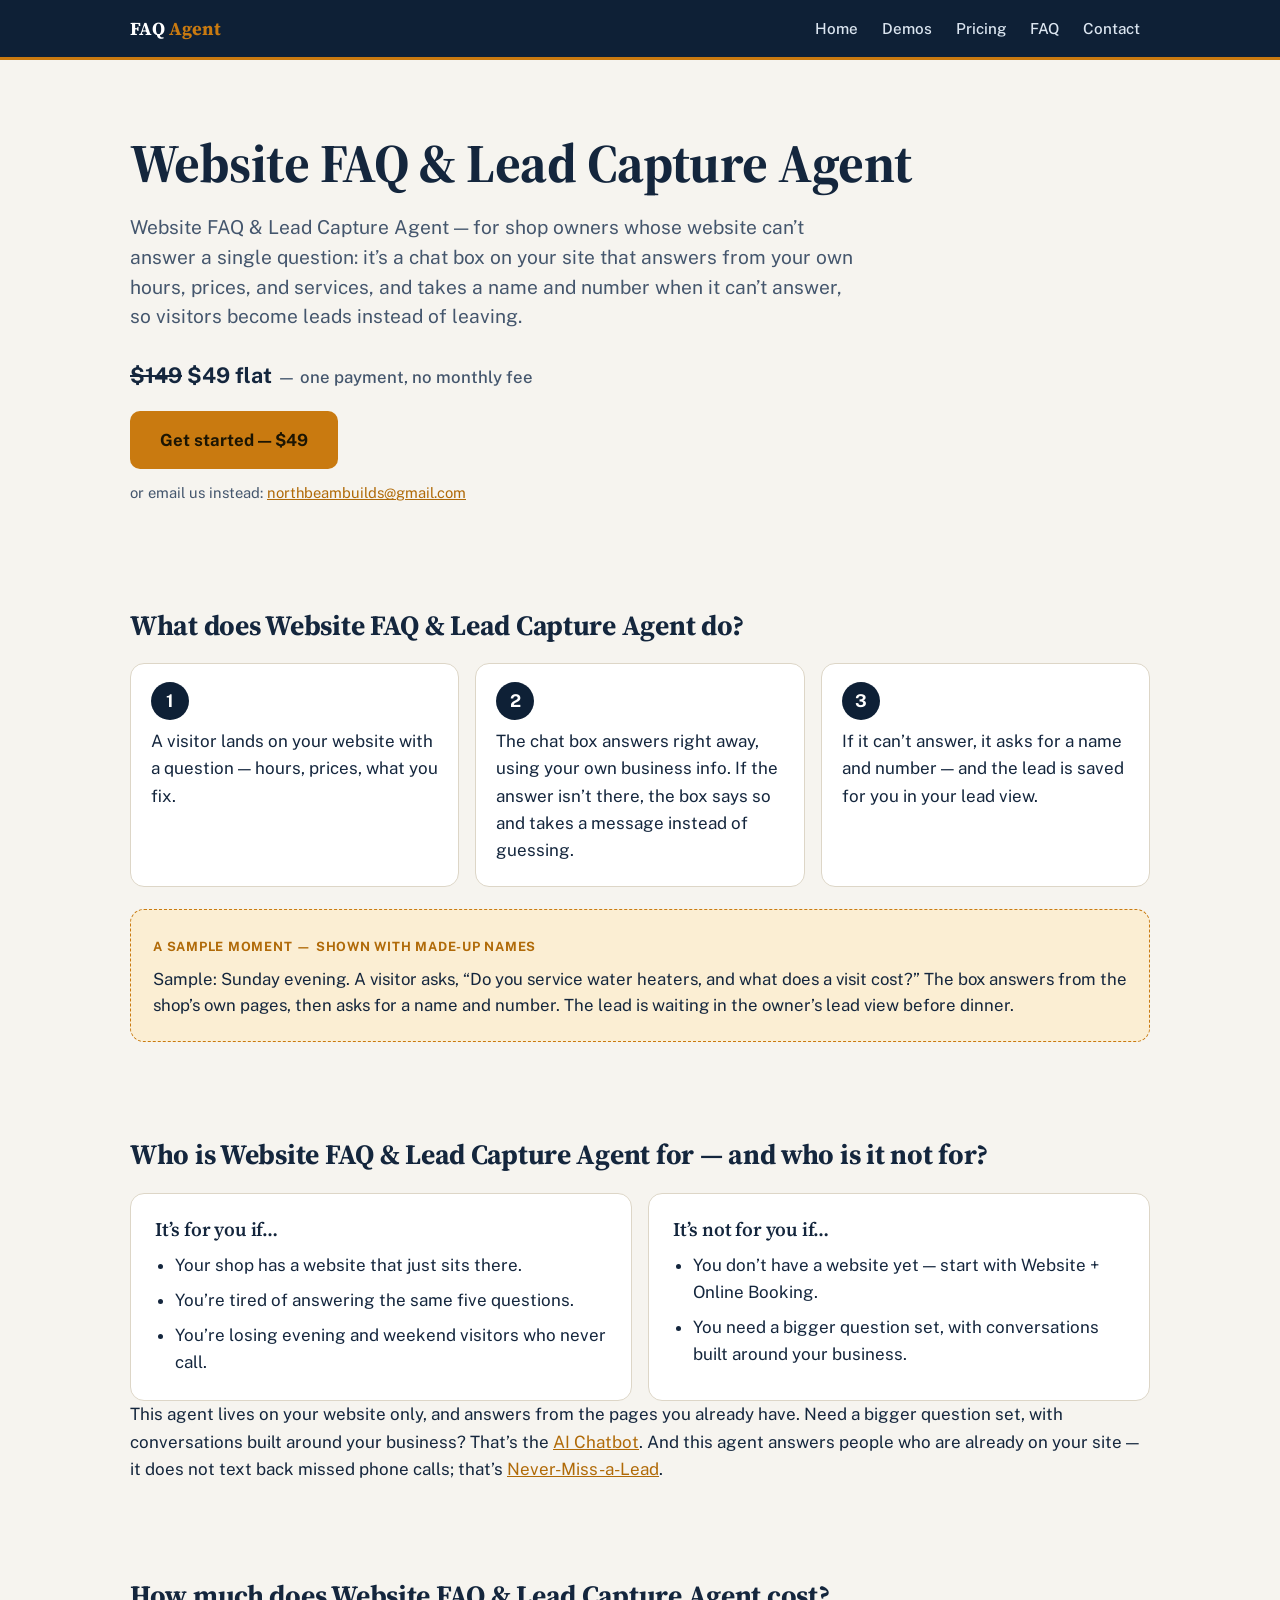
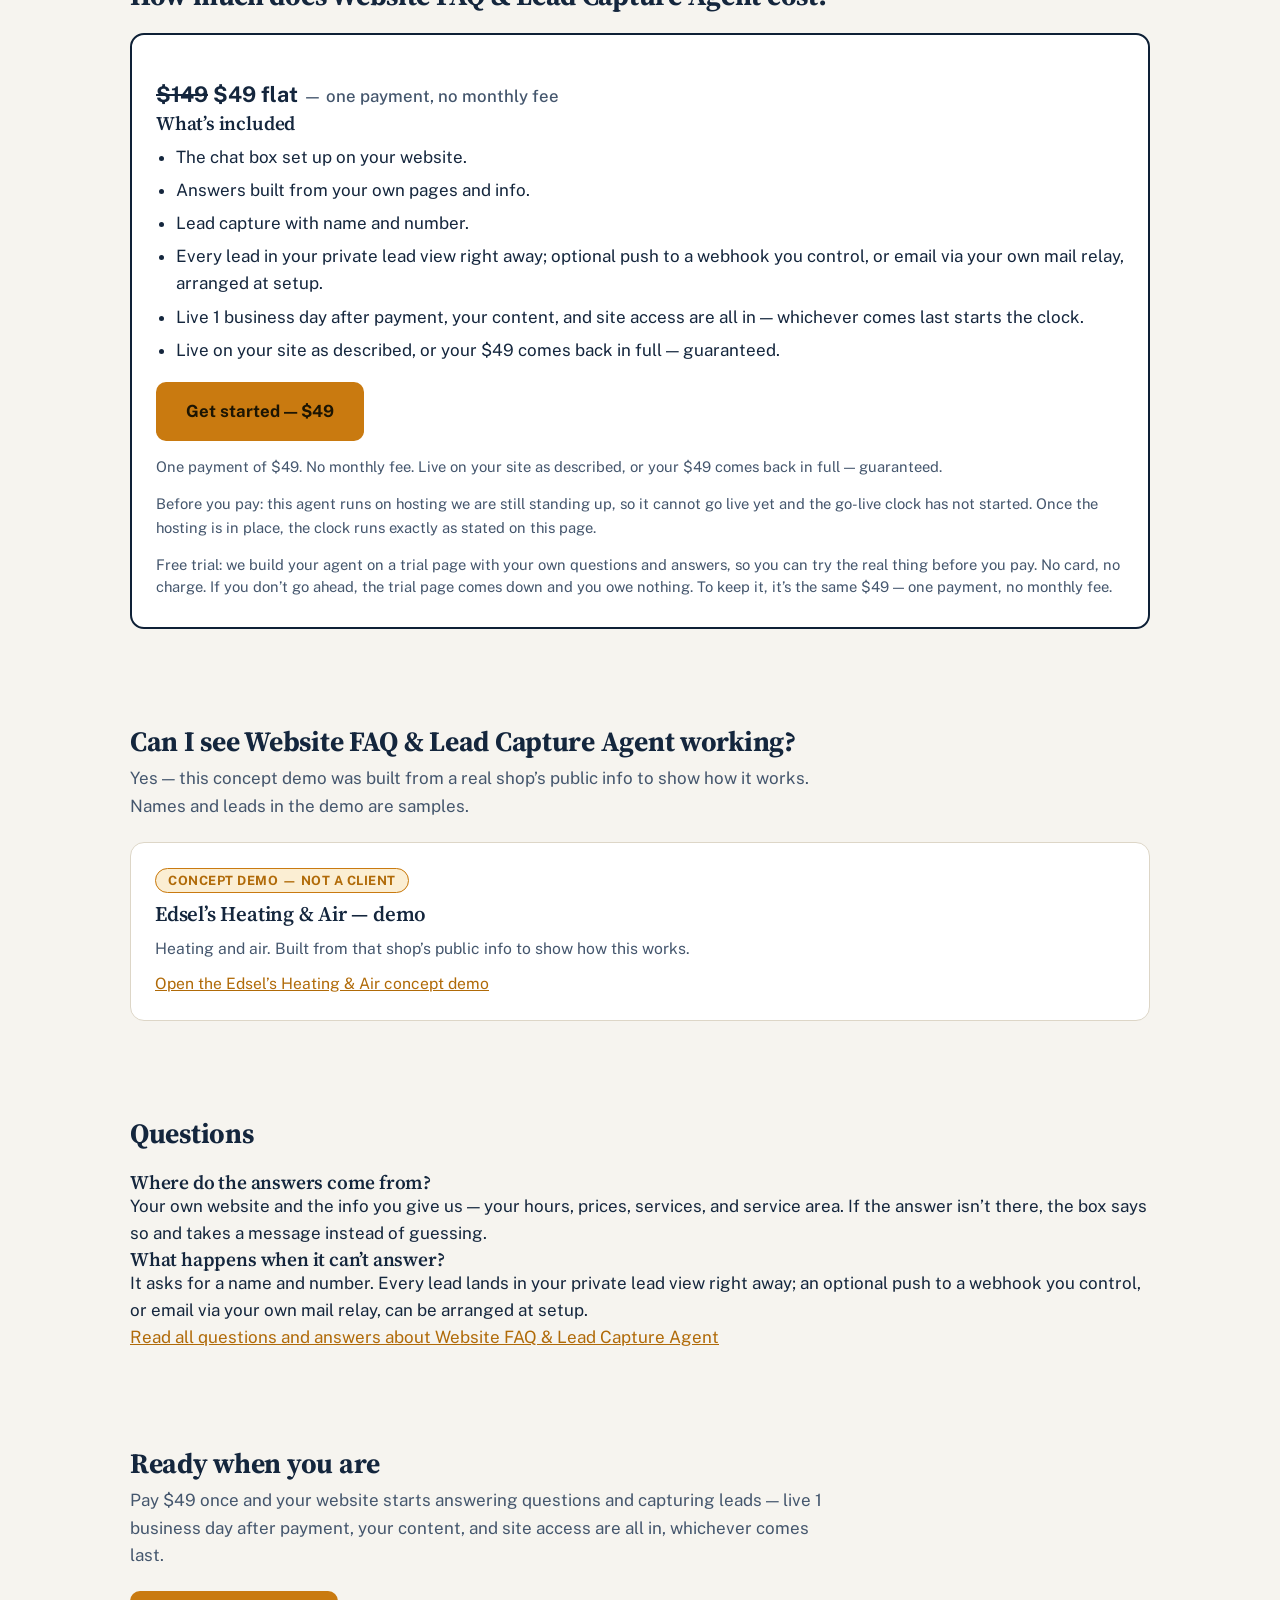
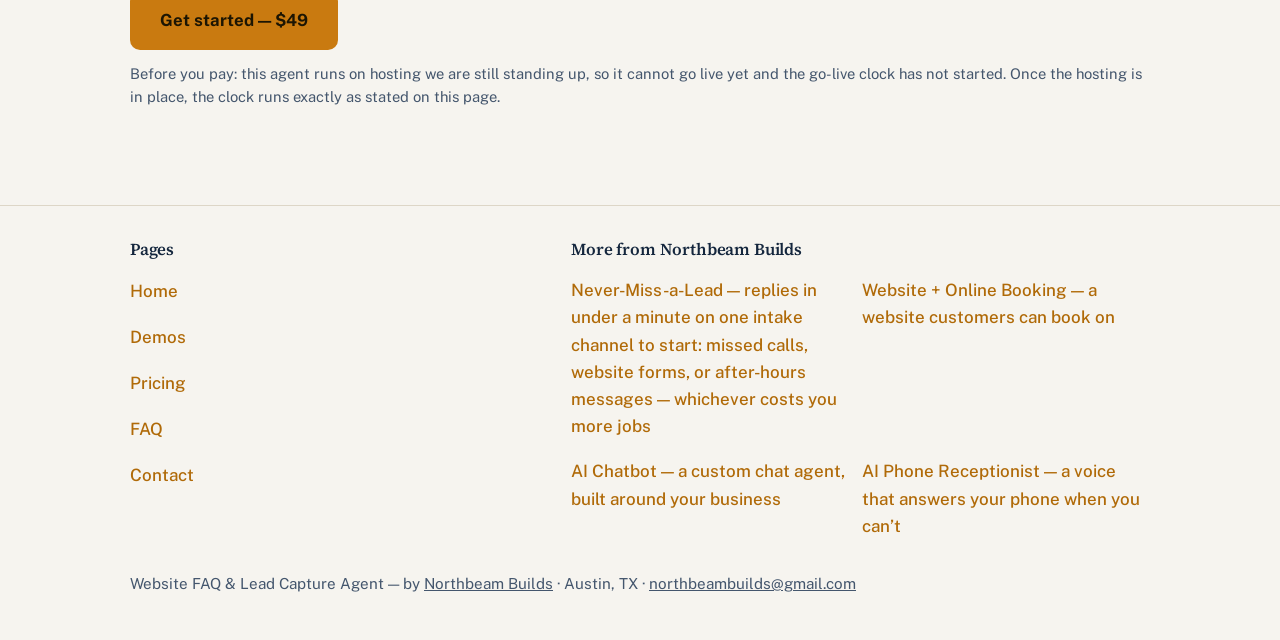
==== commit ed2de643: "Scope Never-Miss footer/llms descriptor to one intake channel (fleet Phase A) Replace unscoped 'inst" ====
--- a/index.html
+++ b/index.html
@@ -18,6 +18,9 @@
     <meta name="twitter:url" content="https://faqagent.northbeambuilds.com/" />
     <script type="application/ld+json">
 {"@context": "https://schema.org", "@type": "SoftwareApplication", "name": "Website FAQ & Lead Capture Agent", "applicationCategory": "BusinessApplication", "operatingSystem": "Web", "description": "A chat box on a business\u2019s own website that answers questions from the business\u2019s own hours, prices, and services, and captures a name and number when it can\u2019t answer.", "offers": {"@type": "Offer", "priceCurrency": "USD", "price": "49", "priceSpecification": [{"@type": "UnitPriceSpecification", "price": "49", "priceCurrency": "USD", "name": "Flat price"}]}, "provider": {"@type": "Organization", "name": "Northbeam Builds", "email": "northbeambuilds@gmail.com", "address": {"@type": "PostalAddress", "addressLocality": "Austin", "addressRegion": "TX", "addressCountry": "US"}}}
+    </script>
+    <script type="application/ld+json">
+{"@context": "https://schema.org", "@type": "FAQPage", "mainEntity": [{"@type": "Question", "name": "Where do the answers come from?", "acceptedAnswer": {"@type": "Answer", "text": "Your own website and the info you give us \u2014 your hours, prices, services, and service area. If the answer isn\u2019t there, the box says so and takes a message instead of guessing."}}, {"@type": "Question", "name": "What happens when it can\u2019t answer?", "acceptedAnswer": {"@type": "Answer", "text": "It asks for a name and number. Every lead lands in your private lead view right away; an optional push to a webhook you control, or email via your own mail relay, can be arranged at setup."}}]}
     </script>
     <link rel="preconnect" href="https://fonts.googleapis.com" />
     <link rel="preconnect" href="https://fonts.gstatic.com" crossorigin />
@@ -165,7 +168,7 @@
           <nav aria-label="More from Northbeam Builds">
             <h3>More from Northbeam Builds</h3>
             <ul class="tool-list">
-              <li><a href="https://nevermiss.northbeambuilds.com/">Never-Miss-a-Lead — instant replies to missed calls and website forms</a></li>
+              <li><a href="https://nevermiss.northbeambuilds.com/">Never-Miss-a-Lead — replies in under a minute on one intake channel to start: missed calls, website forms, or after-hours messages — whichever costs you more jobs</a></li>
               <li><a href="https://booking.northbeambuilds.com/">Website + Online Booking — a website customers can book on</a></li>
               <li><a href="https://chatbot.northbeambuilds.com/">AI Chatbot — a custom chat agent, built around your business</a></li>
               <li><a href="https://receptionist.northbeambuilds.com/">AI Phone Receptionist — a voice that answers your phone when you can’t</a></li>
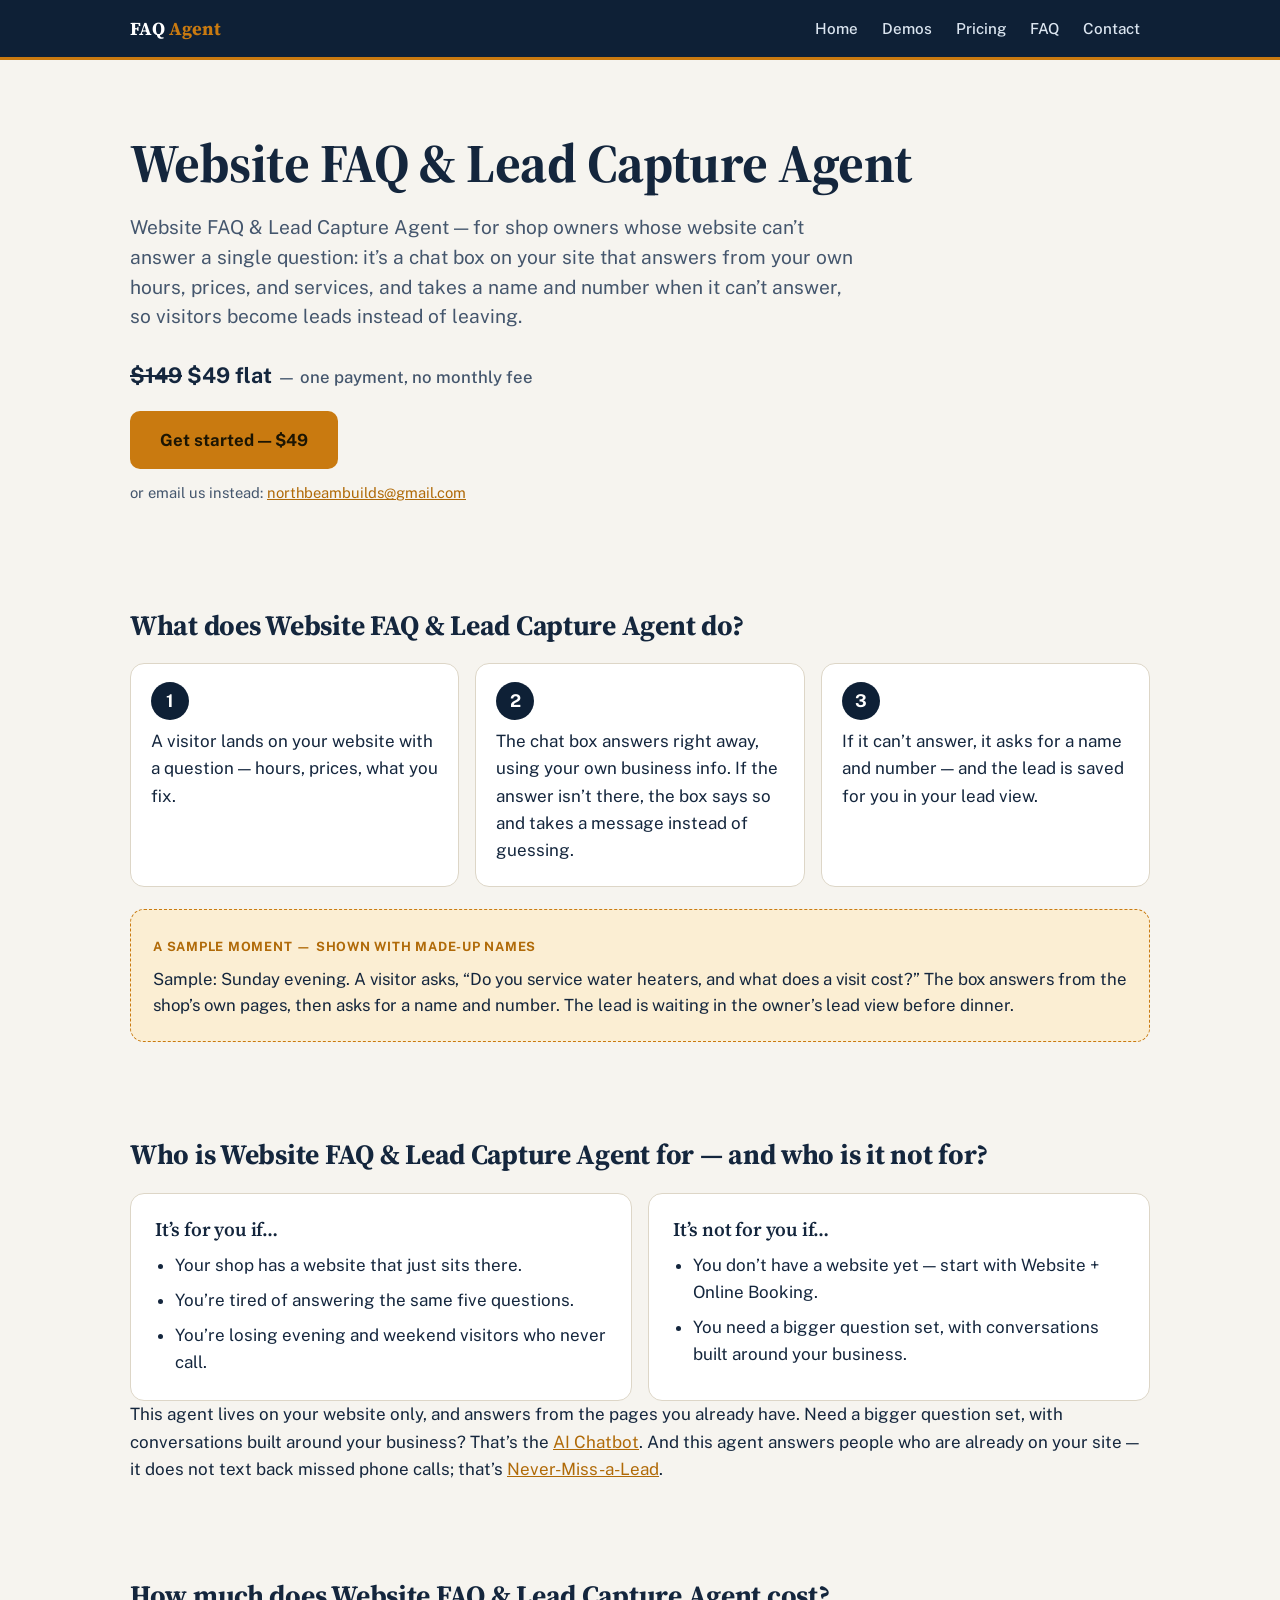
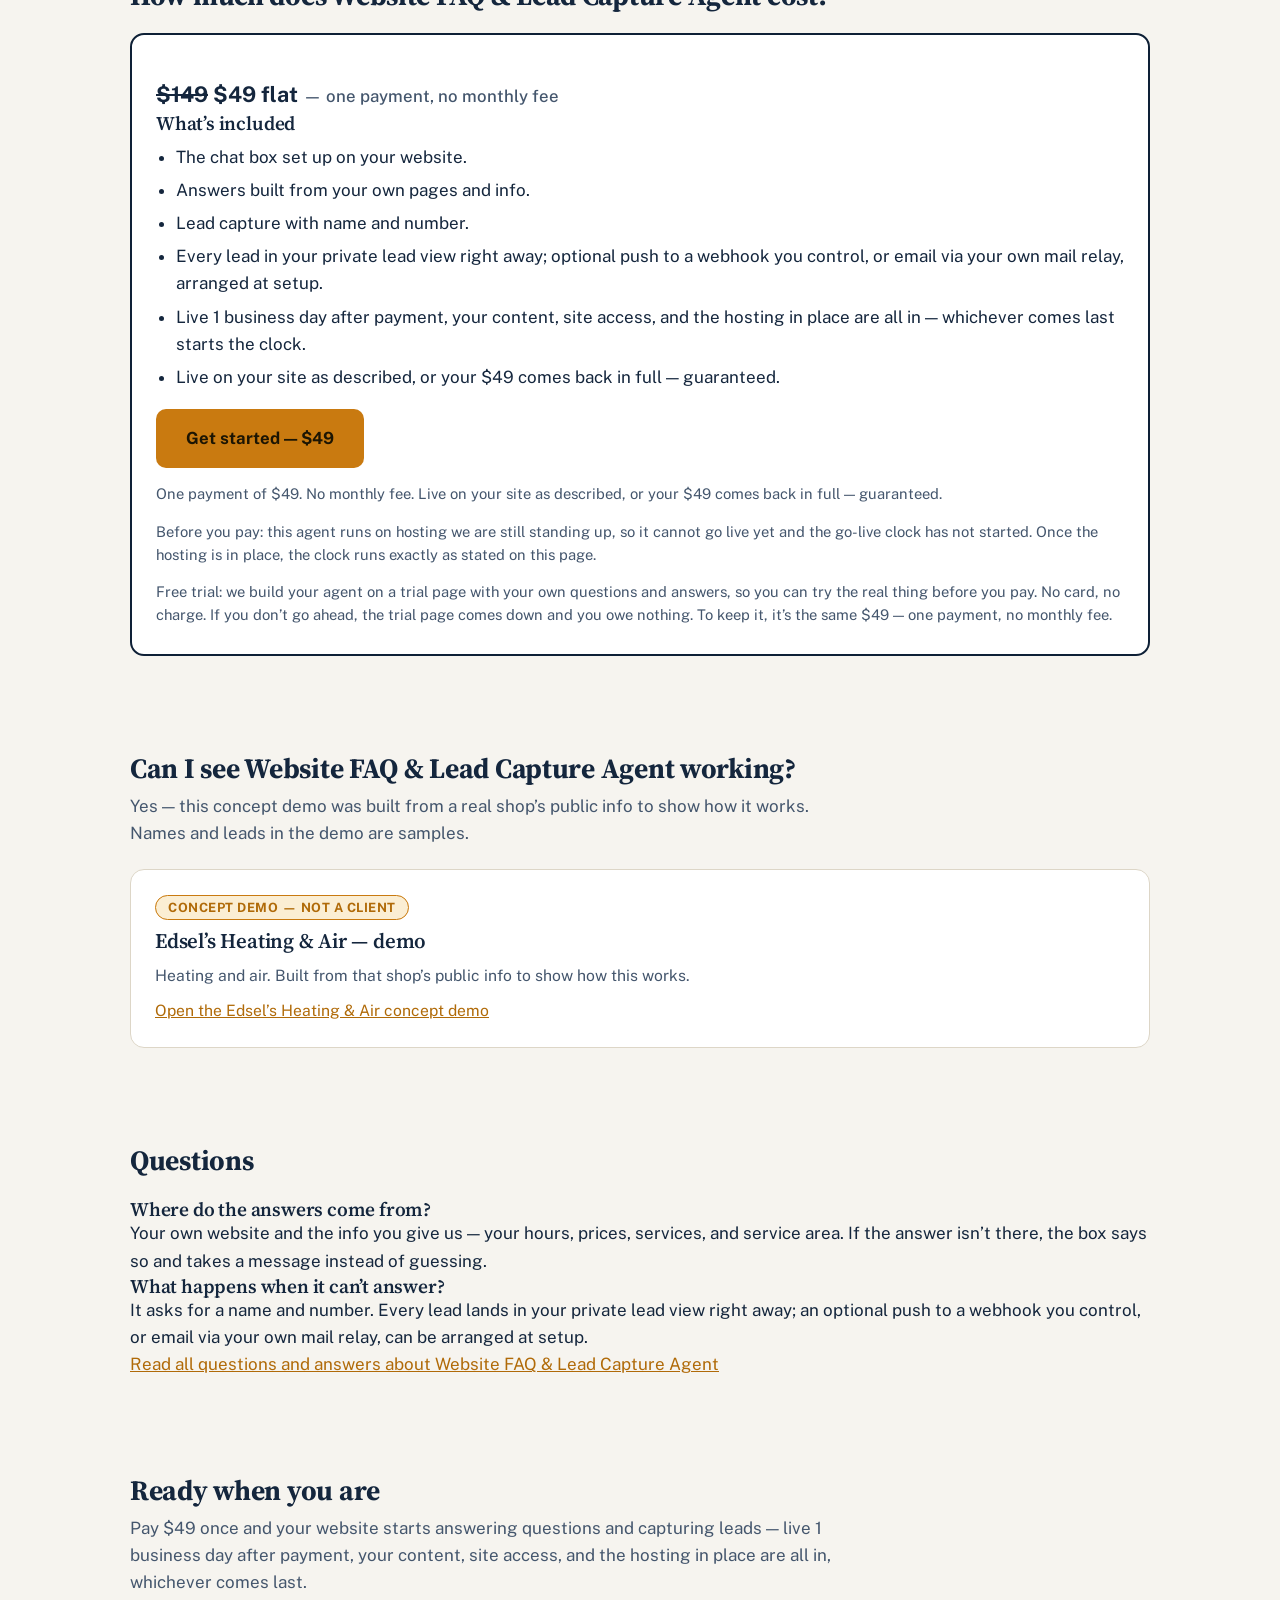
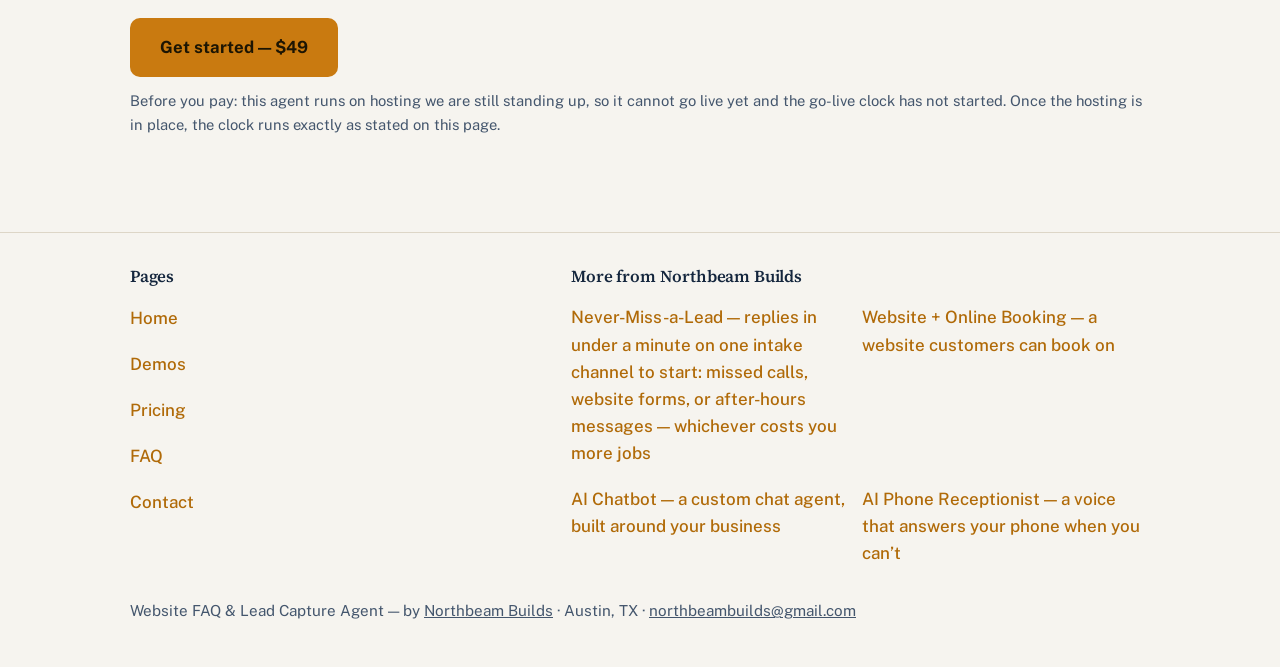
==== commit a86c9d7b: "Fix FAQ-CLOCK-2: uniform clock-start list site-wide (bullets + homepage/faq closings add hosting)" ====
--- a/index.html
+++ b/index.html
@@ -106,7 +106,7 @@
               <li>Answers built from your own pages and info.</li>
               <li>Lead capture with name and number.</li>
               <li>Every lead in your private lead view right away; optional push to a webhook you control, or email via your own mail relay, arranged at setup.</li>
-              <li>Live 1 business day after payment, your content, and site access are all in — whichever comes last starts the clock.</li>
+              <li>Live 1 business day after payment, your content, site access, and the hosting in place are all in — whichever comes last starts the clock.</li>
               <li>Live on your site as described, or your $49 comes back in full — guaranteed.</li>
             </ul>
             <div class="cta-row">
@@ -143,7 +143,7 @@
         <section aria-label="Get started">
           <div class="section-head">
             <h2>Ready when you are</h2>
-            <p>Pay $49 once and your website starts answering questions and capturing leads — live 1 business day after payment, your content, and site access are all in, whichever comes last.</p>
+            <p>Pay $49 once and your website starts answering questions and capturing leads — live 1 business day after payment, your content, site access, and the hosting in place are all in, whichever comes last.</p>
           </div>
           <div class="cta-row">
             <a class="btn" href="https://buy.stripe.com/aFa4gz04s19ifIS3J4gYU01" target="_blank" rel="noopener">Get started — $49</a>
--- a/assets/site.css
+++ b/assets/site.css
@@ -429,72 +429,6 @@
       .footer-line a { color: var(--ink-soft); }
       .footer-small { color: var(--ink-soft); font-size: 0.88rem; margin-top: 6px; }
 
-      /* ---------- Chat widget ---------- */
-      .nb-chat-btn {
-        position: fixed; right: 20px; bottom: 20px; z-index: 90;
-        width: 60px; height: 60px; border-radius: 50%;
-        background: var(--navy); color: #fff; border: 2px solid var(--amber);
-        box-shadow: 0 8px 24px rgba(0,0,0,0.28);
-        display: flex; align-items: center; justify-content: center;
-        cursor: pointer;
-      }
-      .nb-chat-btn:focus-visible { outline: 3px solid var(--focus); outline-offset: 3px; }
-      .nb-chat-btn svg { width: 28px; height: 28px; }
-      .nb-chat-panel {
-        position: fixed; right: 20px; bottom: 92px; z-index: 91;
-        width: 384px; max-width: calc(100vw - 32px);
-        height: 560px; max-height: calc(100dvh - 112px);
-        background: var(--surface); color: var(--ink);
-        border: 1px solid var(--line); border-radius: 16px;
-        box-shadow: 0 18px 48px rgba(0,0,0,0.30);
-        display: flex; flex-direction: column; overflow: hidden;
-      }
-      .nb-chat-panel[hidden] { display: none; }
-      .nb-chat-head {
-        background: var(--navy); color: #fff; padding: 14px 16px;
-        display: flex; align-items: center; gap: 10px;
-      }
-      .nb-chat-head strong { font-size: 1rem; line-height: 1.3; }
-      .nb-chat-head span { display: block; font-size: 0.82rem; color: #c4d2e2; font-weight: 400; }
-      .nb-chat-close {
-        margin-left: auto; background: transparent; border: 1px solid rgba(255,255,255,0.4);
-        color: #fff; width: 40px; height: 40px; border-radius: 8px; font-size: 1.25rem;
-        cursor: pointer; flex-shrink: 0; line-height: 1;
-      }
-      .nb-chat-close:focus-visible, .nb-chip:focus-visible, .nb-chat-send:focus-visible, .nb-chat-input:focus-visible { outline: 3px solid var(--focus); outline-offset: 2px; }
-      .nb-chat-messages {
-        flex: 1; overflow-y: auto; padding: 16px; display: flex; flex-direction: column; gap: 10px;
-        background: var(--bg);
-      }
-      .nb-msg { max-width: 88%; padding: 10px 13px; border-radius: 12px; font-size: 0.95rem; line-height: 1.5; white-space: pre-wrap; word-wrap: break-word; }
-      .nb-msg.bot { background: var(--surface); border: 1px solid var(--line); color: var(--ink); align-self: flex-start; border-bottom-left-radius: 4px; }
-      .nb-msg.user { background: var(--navy); color: #fff; align-self: flex-end; border-bottom-right-radius: 4px; }
-      @media (prefers-color-scheme: dark) { .nb-msg.user { background: var(--navy-2); } }
-      .nb-msg .nb-mailto {
-        display: inline-flex; align-items: center; min-height: 44px; margin-top: 10px;
-        background: var(--amber); color: #1c1503; font-weight: 700; text-decoration: none;
-        padding: 10px 16px; border-radius: 8px;
-      }
-      .nb-chips { display: flex; flex-wrap: wrap; gap: 8px; padding: 10px 12px 4px; background: var(--surface); }
-      .nb-chip {
-        border: 1px solid var(--navy); background: var(--surface); color: var(--ink);
-        border-radius: 999px; padding: 9px 14px; min-height: 40px; font-size: 0.9rem; font-weight: 600; cursor: pointer;
-      }
-      @media (prefers-color-scheme: dark) { .nb-chip { border-color: var(--amber); } }
-      .nb-chip:hover { background: var(--amber-soft); }
-      .nb-chat-form { display: flex; gap: 8px; padding: 12px; background: var(--surface); border-top: 1px solid var(--line); }
-      .nb-chat-input {
-        flex: 1; min-width: 0; padding: 11px 12px; border: 1px solid var(--line); border-radius: 10px;
-        font: inherit; font-size: 0.98rem; background: var(--surface); color: var(--ink); min-height: 48px;
-      }
-      .nb-chat-send {
-        background: var(--amber); color: #1c1503; border: none; border-radius: 10px;
-        padding: 0 18px; font-weight: 700; cursor: pointer; min-height: 48px; font-size: 0.98rem;
-      }
-      @media (max-width: 640px) {
-        .nb-chat-panel { right: 12px; left: 12px; bottom: 12px; top: 12px; width: auto; max-width: none; height: auto; max-height: none; }
-        .nb-chat-btn { right: 16px; bottom: 16px; }
-      }
 
       @media (min-width: 720px) {
         .steps { grid-template-columns: repeat(3, 1fr); }
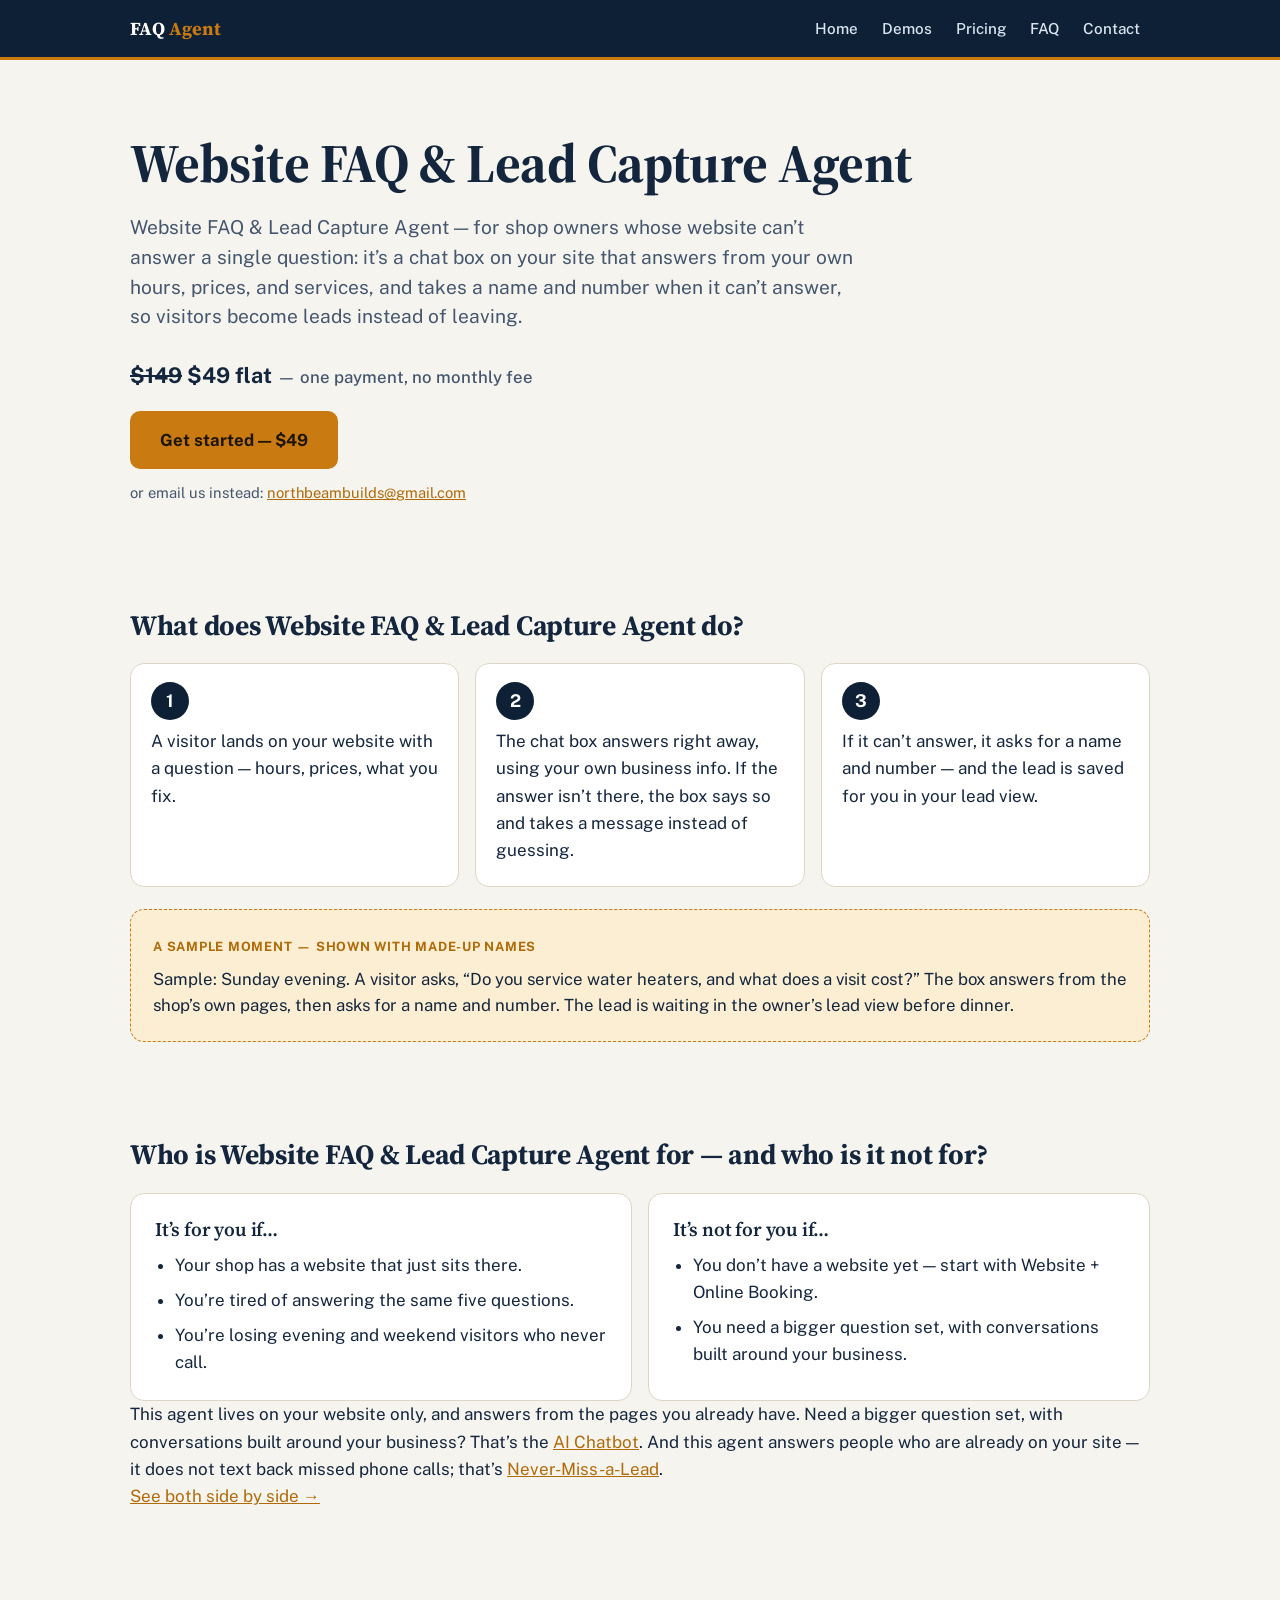
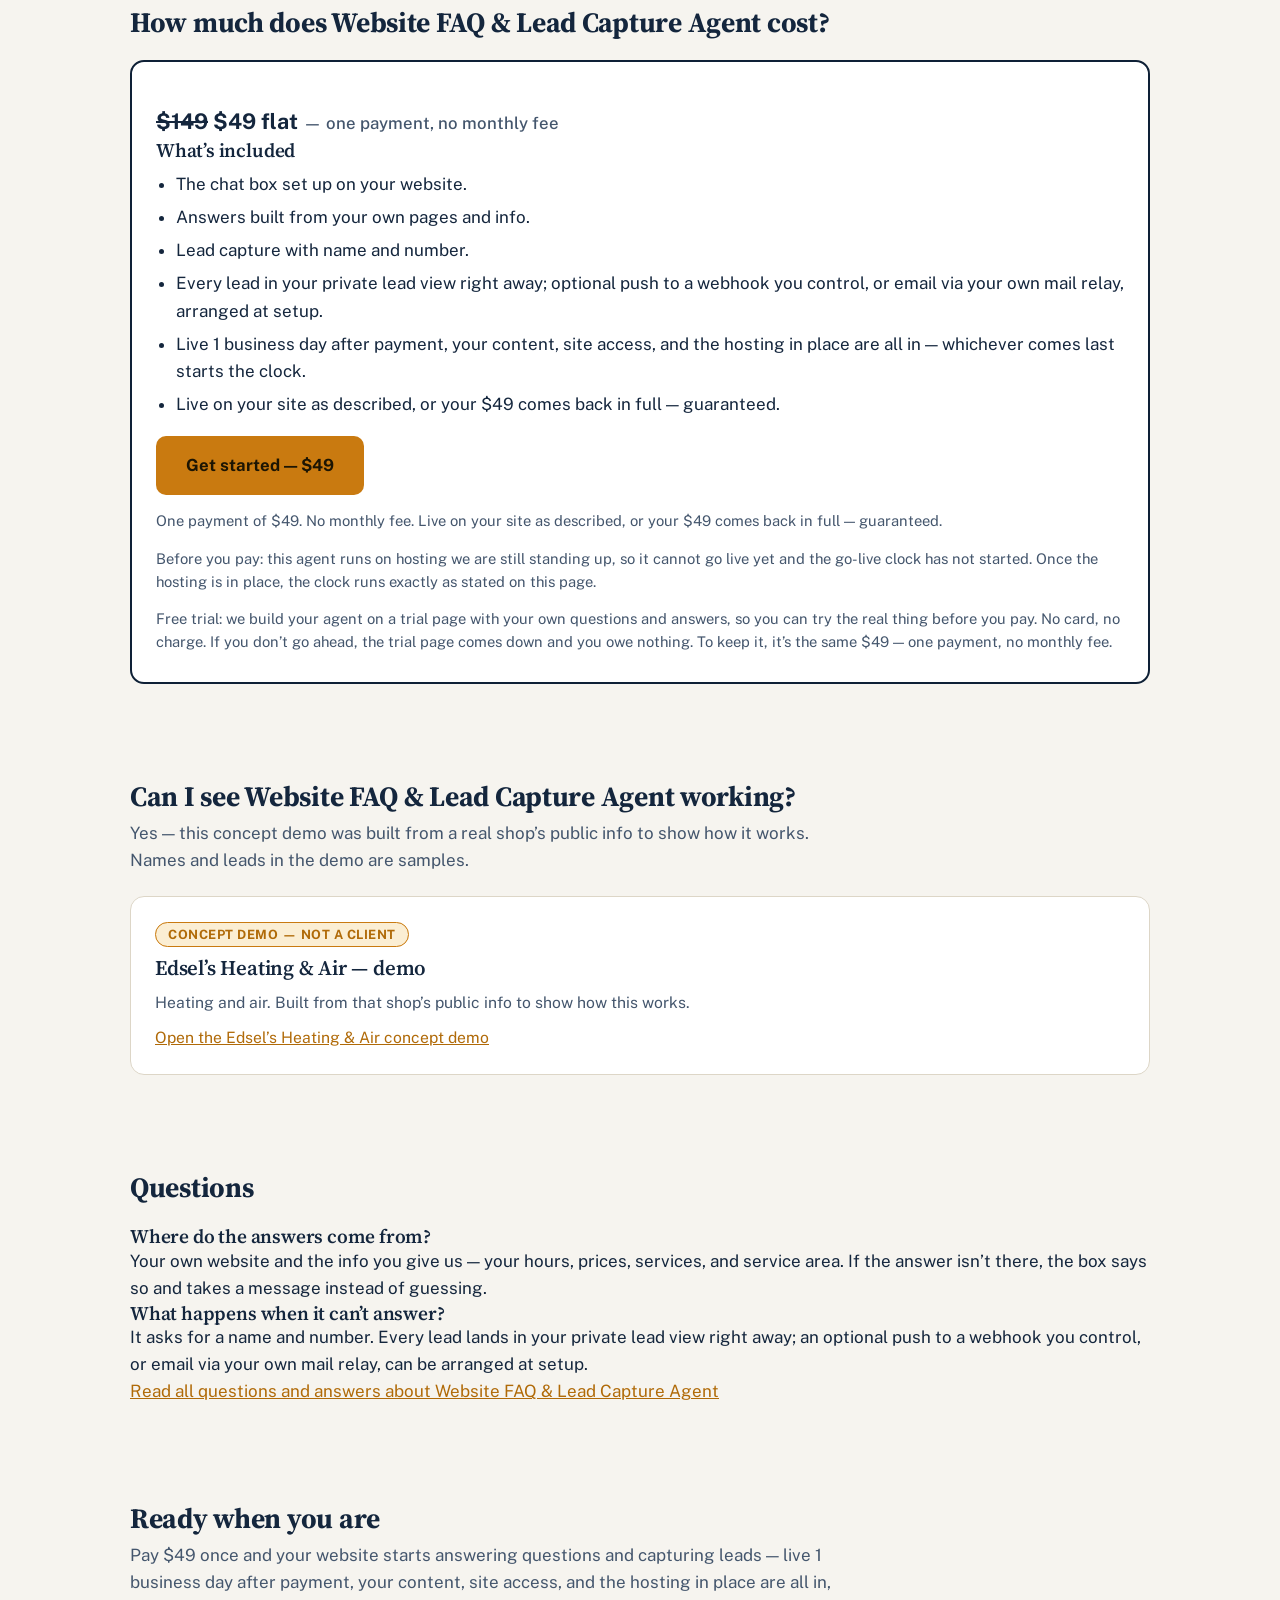
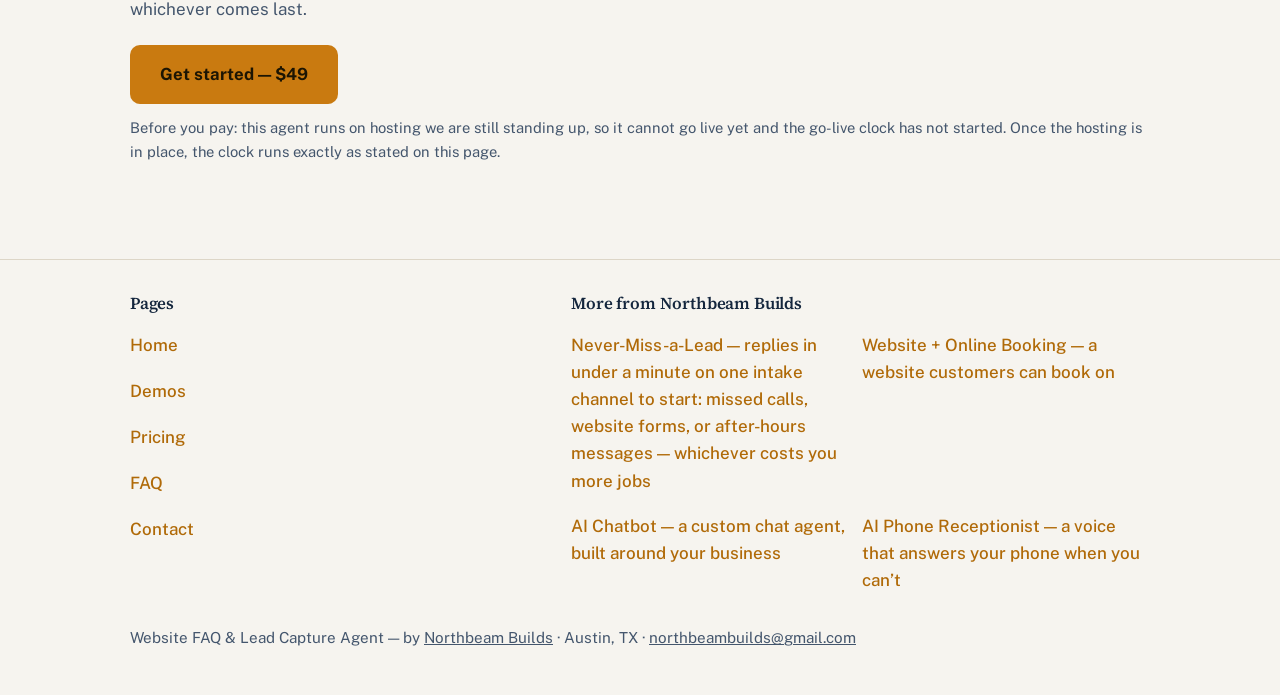
==== commit 1c10d095: "Add comparison cross-links per MARKETING-COMPARISON-CROSSLINK-PACK-2026-10-17 §3 (P1+P2) - llms.txt:" ====
--- a/index.html
+++ b/index.html
@@ -92,6 +92,7 @@
             </div>
           </div>
           <p class="note">This agent lives on your website only, and answers from the pages you already have. Need a bigger question set, with conversations built around your business? That’s the <a href="https://chatbot.northbeambuilds.com/">AI Chatbot</a>. And this agent answers people who are already on your site — it does not text back missed phone calls; that’s <a href="https://nevermiss.northbeambuilds.com/">Never-Miss-a-Lead</a>.</p>
+          <p><a href="https://northbeambuilds.com/compare/faq-agent-vs-chatbot/">See both side by side →</a></p>
         </section>
 
         <section aria-labelledby="price-heading">
